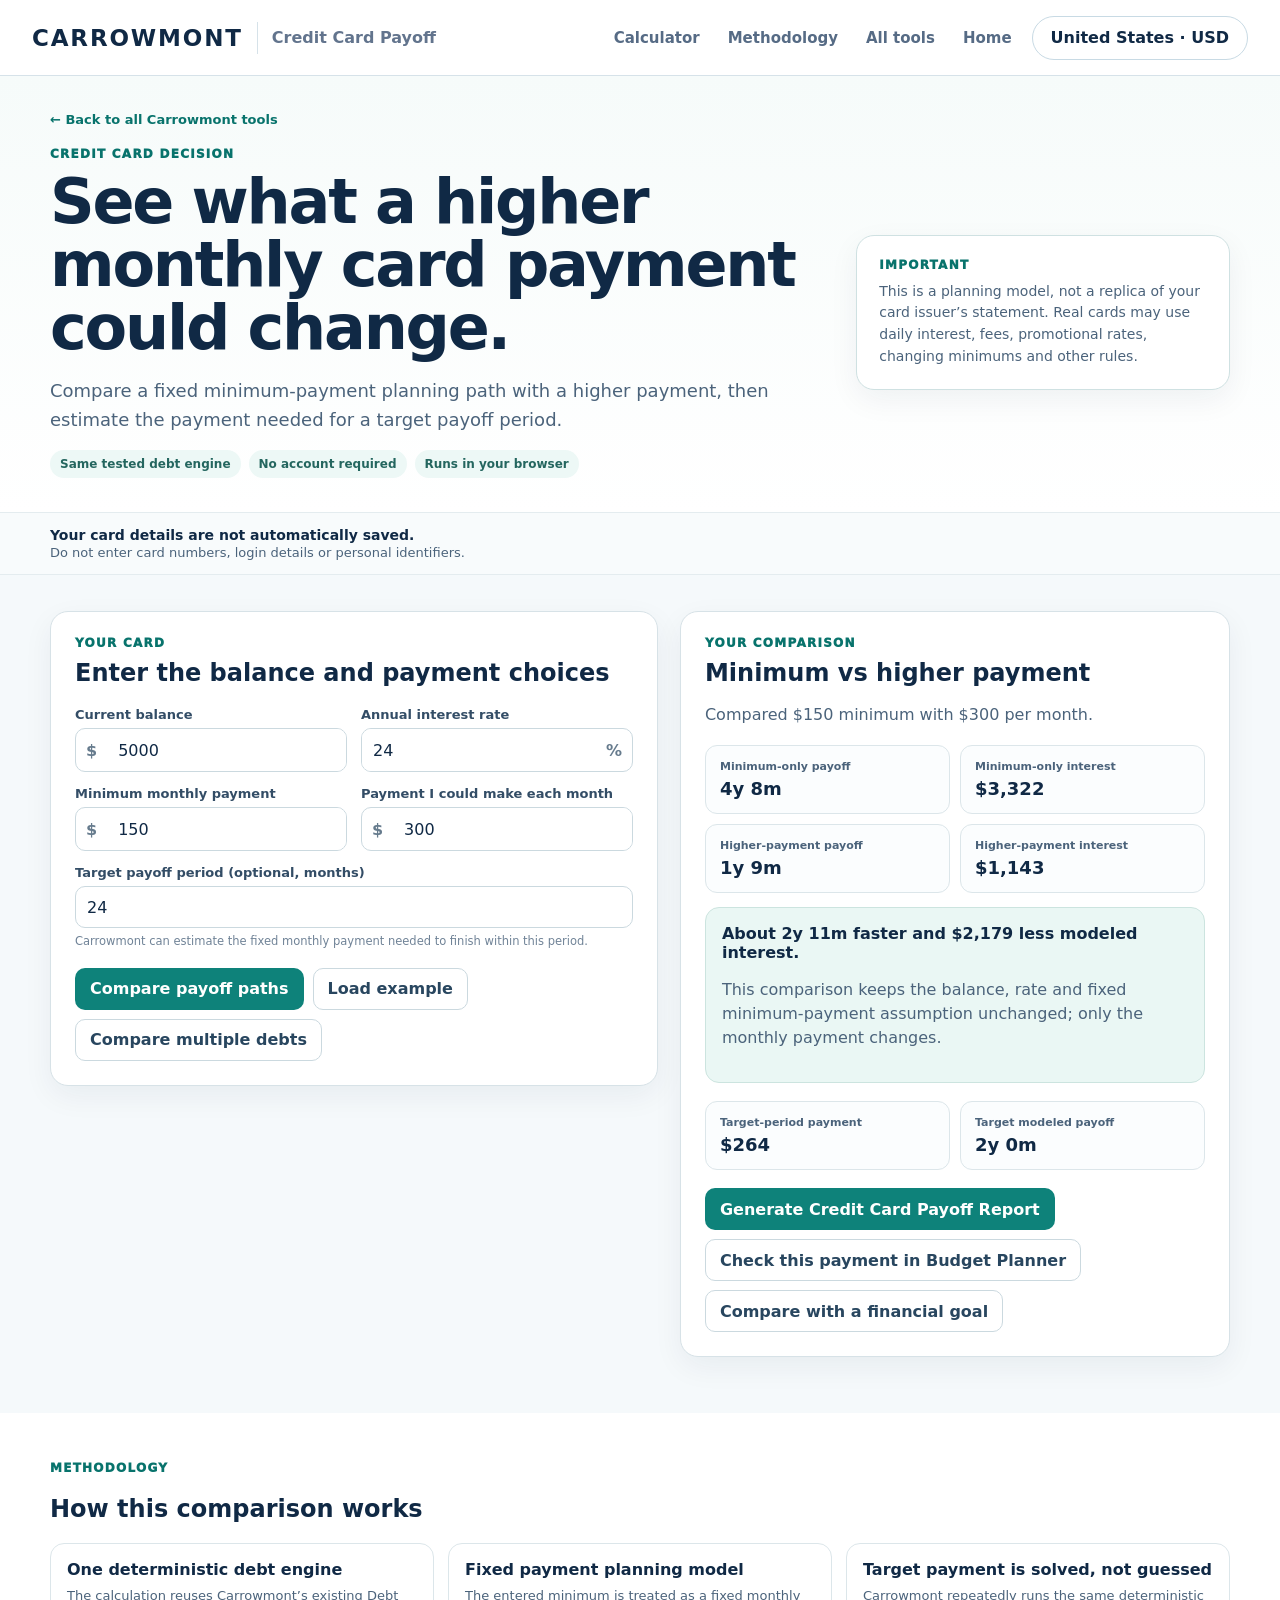
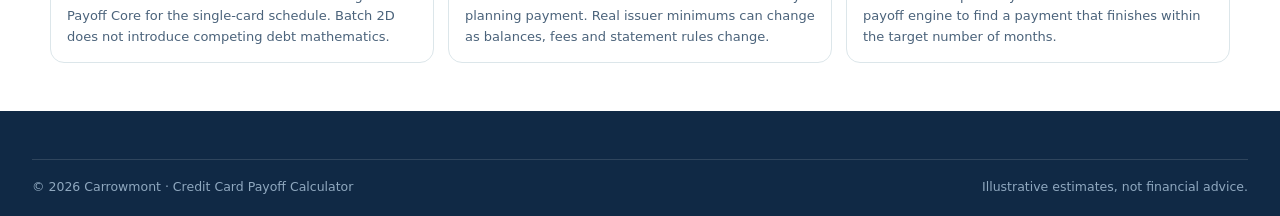
==== credit-card-payoff-calculator.html @ 2ab61e21 "feat: add credit card payoff comparison tool" ====
<!doctype html><html lang="en"><head><meta charset="utf-8"><meta name="viewport" content="width=device-width,initial-scale=1"><title>Credit Card Payoff Calculator | Compare Minimum vs Higher Payment | Carrowmont</title><meta name="description" content="Compare a modeled minimum-payment path with a higher fixed monthly credit-card payment, see estimated interest and time saved, and solve for a target payoff period."><meta name="robots" content="index,follow"><link rel="canonical" href="https://carrowmont.com/budget-cash-flow-planner/credit-card-payoff-calculator.html"><link rel="icon" href="/favicon.svg" type="image/svg+xml"><meta name="theme-color" content="#0e827a"><link rel="stylesheet" href="styles.css?v=20261002.ss2"><link rel="stylesheet" href="credit-card-payoff-calculator.css?v=20261108.fre2d"><script type="application/ld+json">{"@context":"https://schema.org","@type":"WebApplication","name":"Carrowmont Credit Card Payoff Calculator","url":"https://carrowmont.com/budget-cash-flow-planner/credit-card-payoff-calculator.html","applicationCategory":"FinanceApplication","operatingSystem":"Any","description":"Compare a fixed minimum-payment planning path with a higher fixed monthly credit-card payment and target payoff period."}</script></head><body>
<header class="site-header"><div class="container header-inner"><div class="brand-cluster"><a class="brand" href="/">CARROWMONT</a><span class="brand-divider"></span><span class="product-label">Credit Card Payoff</span></div><div class="header-actions"><nav class="top-nav"><a href="#calculator">Calculator</a><a href="#methodology">Methodology</a><a href="/tools.html">All tools</a><a href="/">Home</a></nav><details class="locale-menu" id="localeMenu"><summary id="localeSummary"><span id="localeCurrent">India · INR</span></summary><div class="locale-popover"><h3>Country &amp; currency</h3><label>Country / region<select id="regionSelect"></select></label><label>Currency<select id="currencySelect"></select></label><div class="locale-note">Changing currency changes the unit and number format. It does not convert entered amounts.</div><button class="btn btn-primary btn-small" id="localeDone" type="button">Done</button></div></details></div></div></header>
<main><section class="intro"><div class="container tool-breadcrumb"><a href="/tools.html">← Back to all Carrowmont tools</a></div><div class="container intro-grid"><div><div class="eyebrow">CREDIT CARD DECISION</div><h1>See what a higher monthly card payment could change.</h1><p class="lede">Compare a fixed minimum-payment planning path with a higher payment, then estimate the payment needed for a target payoff period.</p><div class="chips"><span>Same tested debt engine</span><span>No account required</span><span>Runs in your browser</span></div></div><aside class="intro-card"><div class="eyebrow">IMPORTANT</div><p>This is a planning model, not a replica of your card issuer’s statement. Real cards may use daily interest, fees, promotional rates, changing minimums and other rules.</p></aside></div></section>
<section class="privacy-strip"><div class="container privacy-inner"><div><strong>Your card details are not automatically saved.</strong><span>Do not enter card numbers, login details or personal identifiers.</span></div></div></section>
<section class="cc-shell" id="calculator"><div class="container cc-grid"><section class="cc-card"><div class="eyebrow">YOUR CARD</div><h2>Enter the balance and payment choices</h2><div class="cc-fields"><label class="field"><span>Current balance</span><div class="money-input"><span class="currency-prefix">₹</span><input id="balance" type="number" min="0" step="100" value="5000"></div></label><label class="field"><span>Annual interest rate</span><div class="input-suffix"><input id="apr" type="number" min="0" step="0.01" value="24"><span>%</span></div></label><label class="field"><span>Minimum monthly payment</span><div class="money-input"><span class="currency-prefix">₹</span><input id="minimum" type="number" min="0" step="10" value="150"></div></label><label class="field"><span>Payment I could make each month</span><div class="money-input"><span class="currency-prefix">₹</span><input id="planned" type="number" min="0" step="10" value="300"></div></label><label class="field wide"><span>Target payoff period (optional, months)</span><input id="targetMonths" type="number" min="1" max="600" step="1" value="24"><small>Carrowmont can estimate the fixed monthly payment needed to finish within this period.</small></label></div><div id="warning" class="cc-warning" hidden></div><div class="cc-actions"><button class="btn btn-primary" id="calculateBtn" type="button">Compare payoff paths</button><button class="btn btn-secondary" id="exampleBtn" type="button">Load example</button><a class="btn btn-secondary" href="/budget-cash-flow-planner/debt-payoff-calculator.html">Compare multiple debts</a></div></section><aside class="cc-card"><div class="eyebrow">YOUR COMPARISON</div><h2>Minimum vs higher payment</h2><p id="lead">Enter your numbers and calculate.</p><div class="cc-results"><div><span>Minimum-only payoff</span><strong id="minimumMonths">—</strong></div><div><span>Minimum-only interest</span><strong id="minimumInterest">—</strong></div><div><span>Higher-payment payoff</span><strong id="plannedMonths">—</strong></div><div><span>Higher-payment interest</span><strong id="plannedInterest">—</strong></div></div><div class="cc-highlight"><strong id="savedHeadline">Your modeled saving will appear here.</strong><p id="savedText"></p></div><div class="cc-results"><div><span>Target-period payment</span><strong id="targetPayment">—</strong></div><div><span>Target modeled payoff</span><strong id="targetResult">—</strong></div></div><div class="cc-actions"><button class="btn btn-primary" id="reportBtn" type="button">Generate Credit Card Payoff Report</button><a class="btn btn-secondary" href="/budget-cash-flow-planner/">Check this payment in Budget Planner</a><a class="btn btn-secondary" href="/goal-planner/">Compare with a financial goal</a></div></aside></div></section>
<section class="cc-method" id="methodology"><div class="container"><div class="eyebrow">METHODOLOGY</div><h2>How this comparison works</h2><div class="cc-method-grid"><div><strong>One deterministic debt engine</strong><span>The calculation reuses Carrowmont’s existing Debt Payoff Core for the single-card schedule. Batch 2D does not introduce competing debt mathematics.</span></div><div><strong>Fixed payment planning model</strong><span>The entered minimum is treated as a fixed monthly planning payment. Real issuer minimums can change as balances, fees and statement rules change.</span></div><div><strong>Target payment is solved, not guessed</strong><span>Carrowmont repeatedly runs the same deterministic payoff engine to find a payment that finishes within the target number of months.</span></div></div></div></section></main>
<footer class="site-footer"><div class="container footer-bottom"><span>© 2026 Carrowmont · Credit Card Payoff Calculator</span><span>Illustrative estimates, not financial advice.</span></div></footer>
<script src="locale.js?v=20261001.1"></script><script src="pdf-export.js?v=20261001.1"></script><script src="shared-plan-state.js" data-carrowmont-tool="budget-cash-flow-planner"></script><script src="debt-payoff-core.js?v=20261014.debt1"></script><script src="credit-card-payoff-core.js?v=20261108.fre2d"></script><script src="credit-card-payoff-pdf-renderer.js?v=20261108.fre2d"></script><script src="credit-card-payoff-calculator.js?v=20261108.fre2d"></script><script src="analytics.js?v=20261031-cfwa1" data-carrowmont-tool="credit_card_payoff_calculator" data-track-tool-open="true"></script></body></html>
---- styles.css ----
:root{--ink:#102945;--navy:#123f5f;--teal:#0e827a;--teal-dark:#08736c;--muted:#4b637b;--line:#d7e2e7;--bg:#f5f9fb;--pale:#e9f7f4;--amber:#fff4df;--amber-ink:#80561a;--red:#a83b3b;--red-bg:#fff0f0;--green:#14785f;--shadow:0 10px 30px rgba(16,41,69,.06);font-family:Inter,ui-sans-serif,system-ui,-apple-system,BlinkMacSystemFont,"Segoe UI",sans-serif;color:var(--ink)}*{box-sizing:border-box}html{scroll-behavior:smooth}body{margin:0;background:#fff;color:var(--ink)}a{color:inherit}button,input,select{font:inherit}.container{width:min(1180px,calc(100% - 40px));margin:0 auto}.site-header{position:sticky;top:0;z-index:30;background:rgba(255,255,255,.96);backdrop-filter:blur(14px);border-bottom:1px solid #e7eef2}.header-inner{min-height:74px;display:flex;align-items:center;justify-content:space-between;gap:24px}.brand-cluster{display:flex;align-items:center;gap:13px;min-width:0}.brand{font-weight:950;letter-spacing:1.4px;color:var(--teal-dark);text-decoration:none;font-size:20px}.brand-divider{width:1px;height:27px;background:#cbd8de}.product-label{font-size:15px;font-weight:800;color:#3f566c;white-space:nowrap}.header-actions{display:flex;align-items:center;gap:18px}.top-nav{display:flex;gap:19px}.top-nav a{text-decoration:none;font-size:13px;font-weight:800;color:#385169}.top-nav a:hover{color:var(--teal-dark)}.locale-menu{position:relative}.locale-menu summary{list-style:none;display:flex;align-items:center;gap:8px;padding:9px 11px;border:1px solid var(--line);border-radius:12px;cursor:pointer;font-size:13px;font-weight:800;background:#fff}.locale-menu summary::-webkit-details-marker{display:none}.locale-globe,.locale-chevron{display:grid;place-items:center}.locale-globe svg{width:18px;height:18px;fill:none;stroke:currentColor;stroke-width:1.8}.locale-chevron svg{width:14px;height:14px;fill:none;stroke:currentColor;stroke-width:2}.locale-popover{position:absolute;right:0;top:48px;width:310px;background:#fff;border:1px solid var(--line);border-radius:15px;padding:18px;box-shadow:0 18px 45px rgba(16,41,69,.16)}.locale-popover h3{margin:0 0 5px}.locale-popover p{margin:0 0 14px;color:var(--muted);font-size:13px}.locale-popover label{display:grid;gap:6px;margin:11px 0;font-size:13px;font-weight:800}.locale-popover select{width:100%}.locale-note{font-size:12px;line-height:1.45;color:var(--muted);background:#f5f9fb;border-radius:10px;padding:10px;margin-bottom:12px}.intro{padding:36px 0 34px;background:linear-gradient(180deg,#f6fbfa,#fff)}.tool-breadcrumb{font-size:13px;margin-bottom:20px}.tool-breadcrumb a{text-decoration:none;color:var(--teal-dark);font-weight:850}.intro-grid{display:grid;grid-template-columns:minmax(0,1.35fr) minmax(320px,.65fr);gap:30px;align-items:center}.eyebrow{font-size:12px;font-weight:950;letter-spacing:1.25px;color:var(--teal-dark);margin-bottom:9px}.intro h1{font-size:clamp(40px,5vw,62px);line-height:1.02;letter-spacing:-2.2px;margin:0;max-width:880px}.lede{font-size:18px;line-height:1.62;color:var(--muted);max-width:850px;margin:16px 0}.chips{display:flex;flex-wrap:wrap;gap:8px}.chips span{padding:7px 10px;border-radius:999px;background:#edf8f6;color:#24665f;font-size:12px;font-weight:800}.intro-card{border:1px solid #cfe1e2;background:#fff;border-radius:18px;padding:22px;box-shadow:var(--shadow)}.mini-flow{display:flex;align-items:center;justify-content:space-between;gap:6px;flex-wrap:wrap;margin:10px 0 12px}.mini-flow strong{font-size:14px}.mini-flow span{color:var(--teal);font-weight:900}.intro-card p{font-size:14px;line-height:1.55;color:var(--muted);margin:0}.privacy-strip{border-top:1px solid #e4ecef;border-bottom:1px solid #e4ecef;background:#f8fbfc}.privacy-inner{display:flex;gap:13px;align-items:center;padding:14px 0}.privacy-icon{width:38px;height:38px;border-radius:12px;display:grid;place-items:center;background:#e8f7f3;color:var(--teal-dark);flex:0 0 auto}.privacy-icon svg{width:22px;height:22px;fill:none;stroke:currentColor;stroke-width:1.7}.privacy-inner strong{display:block;font-size:14px}.privacy-inner span{display:block;color:var(--muted);font-size:13px;margin-top:2px}.planner-shell{padding:34px 0 54px;background:var(--bg)}.planner-layout{display:grid;grid-template-columns:minmax(0,1.65fr) minmax(330px,.75fr);gap:22px;align-items:start}.planner-card,.summary-card,.history-card{background:#fff;border:1px solid var(--line);border-radius:18px;box-shadow:var(--shadow)}.planner-card{padding:24px}.section-head{display:flex;justify-content:space-between;gap:18px;align-items:flex-start}.section-head h2{font-size:28px;margin:0}.section-actions{display:flex;gap:14px}.text-btn{border:0;background:none;color:var(--teal-dark);font-weight:850;cursor:pointer;padding:4px}.danger-text{color:#9b4343}.view-toggle{display:inline-flex;margin:21px 0 18px;background:#edf4f6;padding:4px;border-radius:12px}.view-btn{border:0;background:transparent;color:#53697d;font-weight:850;padding:9px 14px;border-radius:9px;cursor:pointer}.view-btn.active{background:#fff;color:var(--ink);box-shadow:0 2px 8px rgba(16,41,69,.08)}.plan-meta-grid{display:grid;grid-template-columns:repeat(2,minmax(0,1fr));gap:14px;padding:16px;border:1px solid #e0e9ed;background:#fbfdfe;border-radius:14px}.field{display:grid;gap:6px}.field>span{font-size:13px;font-weight:850;color:#334d66}.field small{color:#708397;font-size:11.5px;line-height:1.35}.field input,.field select{width:100%;min-height:42px;border:1px solid #cbd9df;border-radius:10px;padding:9px 11px;background:#fff;color:var(--ink);outline:none}.field input:focus,.field select:focus{border-color:#66b8ae;box-shadow:0 0 0 3px rgba(14,130,122,.09)}.money-input,.input-suffix{display:grid;grid-template-columns:auto 1fr;align-items:center;border:1px solid #cbd9df;border-radius:10px;background:#fff;overflow:hidden}.money-input:focus-within,.input-suffix:focus-within{border-color:#66b8ae;box-shadow:0 0 0 3px rgba(14,130,122,.09)}.money-input span,.input-suffix span{padding:0 10px;color:#667b8d;font-weight:800}.money-input input,.input-suffix input{border:0;border-radius:0;box-shadow:none!important}.input-suffix{grid-template-columns:1fr auto}.entry-section{padding-top:24px;margin-top:24px;border-top:1px solid #e3ebee}.entry-heading{display:flex;justify-content:space-between;align-items:center;gap:16px;margin-bottom:12px}.entry-heading>div{display:grid;grid-template-columns:auto 1fr;column-gap:10px;align-items:start}.entry-heading h3{grid-column:2;margin:1px 0 3px;font-size:19px}.entry-heading p{grid-column:2;margin:0;color:var(--muted);font-size:12.5px;line-height:1.45}.entry-badge{grid-row:1/3;display:grid;place-items:center;width:30px;height:30px;border-radius:9px;font-size:13px;font-weight:950}.entry-badge.income{background:#e8f7f3;color:#08756d}.entry-badge.essential{background:#edf2f9;color:#34577a}.entry-badge.flexible{background:#fff2dd;color:#8a5b19}.entry-badge.saving{background:#eceafa;color:#5e52a3}.entry-badge.reserve{background:#eef6ea;color:#4d7d38}.btn{min-height:42px;border-radius:10px;border:1px solid transparent;padding:9px 14px;font-weight:900;cursor:pointer;display:inline-flex;align-items:center;justify-content:center;text-decoration:none}.btn-primary{background:var(--teal);color:#fff}.btn-primary:hover{background:#0b746e}.btn-secondary{background:#fff;border-color:#cbd9df;color:#28465f}.btn-secondary:hover{background:#f7fafb}.btn-small{min-height:36px;padding:7px 11px;font-size:12.5px}.entry-table{display:grid;gap:8px}.entry-row{display:grid;grid-template-columns:minmax(150px,1.4fr) minmax(120px,.8fr) minmax(135px,.8fr) minmax(135px,.9fr) auto;gap:8px;align-items:end;padding:10px;border:1px solid #e0e8ec;border-radius:12px;background:#fff}.entry-row.income-row{grid-template-columns:minmax(170px,1.6fr) minmax(130px,.9fr) minmax(145px,.9fr) auto}.entry-row .mini-field{display:grid;gap:5px;min-width:0}.entry-row .mini-field span{font-size:10.5px;font-weight:850;color:#6a7d8f}.entry-row input,.entry-row select{min-height:38px;width:100%;border:1px solid #cfdae0;border-radius:9px;padding:8px 9px;background:#fff}.entry-row .money-cell{position:relative}.entry-row .money-cell .row-currency{position:absolute;left:9px;bottom:10px;color:#75899a;font-weight:800;font-size:12px;pointer-events:none}.entry-row .money-cell input{padding-left:29px}.row-actions{display:flex;gap:4px}.icon-btn{width:36px;height:36px;border:1px solid #d5e0e5;background:#fff;border-radius:9px;color:#567084;cursor:pointer}.icon-btn:hover{background:#f4f8f9}.row-options{grid-column:1/-1;display:flex;flex-wrap:wrap;gap:12px;border-top:1px dashed #e0e8ec;padding-top:8px;margin-top:2px}.row-options label{display:flex;align-items:center;gap:6px;font-size:11.5px;color:#526a7f}.row-options input[type=checkbox]{width:15px;height:15px;min-height:0}.row-options .due-wrap{margin-left:auto;display:flex;align-items:center;gap:6px}.row-options .due-wrap input{min-height:31px;width:135px;padding:5px 7px}.row-reserve-note{font-size:11px;color:#6a7d8f;margin-left:auto}.empty-row{padding:18px;border:1px dashed #cfdde3;border-radius:12px;color:#6b7e8f;text-align:center;font-size:13px}.fields{display:grid;grid-template-columns:repeat(2,minmax(0,1fr));gap:14px}.fields.three{grid-template-columns:repeat(3,minmax(0,1fr))}.emergency-section{border-top-color:#dce8d7}.month-note-grid{display:grid;grid-template-columns:1.1fr .9fr;gap:14px;margin-top:22px;padding-top:22px;border-top:1px solid #e3ebee}.check-card{display:flex;gap:10px;align-items:flex-start;border:1px solid #dce5e8;border-radius:12px;padding:11px;background:#fbfdfe}.check-card input{margin-top:3px}.check-card strong{display:block;font-size:12.5px}.check-card small{display:block;font-size:11.5px;color:var(--muted);line-height:1.35;margin-top:3px}.save-row{display:flex;align-items:center;gap:13px;margin-top:18px}.save-status{font-size:12px;color:var(--green);font-weight:800}.summary-column{display:grid;gap:16px}.sticky-summary{position:static}.report-actions-card{scroll-margin-top:104px}.summary-card{padding:20px}.cashflow-hero{border-radius:15px;background:linear-gradient(135deg,#123f5f,#0e827a);color:#fff;padding:18px;margin:8px 0 14px}.cashflow-hero span{font-size:12px;font-weight:800;opacity:.85}.cashflow-hero strong{display:block;font-size:34px;line-height:1.1;margin:4px 0}.cashflow-hero small{font-size:11px;opacity:.82}.cashflow-hero.negative{background:linear-gradient(135deg,#7b3030,#b14a4a)}.summary-grid{display:grid;grid-template-columns:repeat(2,minmax(0,1fr));gap:8px}.summary-grid>div,.paycycle-summary>div{border:1px solid #e0e8ec;border-radius:10px;padding:10px}.summary-grid span,.paycycle-summary span{display:block;font-size:10.5px;color:#667b8d}.summary-grid strong,.paycycle-summary strong{display:block;font-size:15px;margin-top:4px}.safe-spend-grid{display:grid;grid-template-columns:repeat(2,minmax(0,1fr));gap:8px;margin-top:8px}.safe-spend-grid>div{background:#f2faf8;border-radius:10px;padding:10px}.safe-spend-grid span{font-size:10.5px;color:#4f746e}.safe-spend-grid strong{display:block;font-size:16px;margin:3px 0}.safe-spend-grid small{font-size:9.5px;color:#6e847f}.paycycle-card h3{margin:2px 0 12px}.paycycle-summary{display:grid;gap:8px}.upcoming-bills{margin-top:14px;padding-top:13px;border-top:1px solid #e2eaed}.upcoming-bills h4{margin:0 0 9px;font-size:13px}.bill-line{display:flex;justify-content:space-between;gap:10px;padding:7px 0;border-bottom:1px dashed #e1e8eb;font-size:11.5px}.bill-line span{color:#526a7f}.bill-line strong{white-space:nowrap}.cash-available-line{display:flex;justify-content:space-between;margin-top:10px;font-size:12px;font-weight:900}.coverage-ring-wrap{display:grid;grid-template-columns:105px 1fr;gap:14px;align-items:center}.coverage-ring{width:96px;height:96px;border-radius:50%;display:grid;place-items:center;background:conic-gradient(var(--teal) var(--ring,0%),#e6eef1 0)}.coverage-ring:before{content:"";position:absolute}.coverage-ring>div{width:72px;height:72px;border-radius:50%;background:#fff;display:grid;place-items:center;align-content:center}.coverage-ring strong{font-size:21px}.coverage-ring span{font-size:9.5px;color:var(--muted)}.coverage-ring-wrap h3{font-size:15px;margin:0 0 5px}.coverage-ring-wrap p{font-size:11.5px;color:var(--muted);line-height:1.45;margin:0}.report-actions-card .full{width:100%;margin-top:7px}.two-buttons{display:grid;grid-template-columns:1fr 1fr;gap:7px;margin-top:7px}.file-btn{position:relative;overflow:hidden}.file-btn input{position:absolute;opacity:0;inset:0;cursor:pointer}.insights-section{padding:52px 0;background:#fff}.section-heading-row{display:flex;justify-content:space-between;align-items:end;gap:20px;margin-bottom:20px}.section-heading-row h2{font-size:34px;margin:0 0 6px;letter-spacing:-.7px}.section-heading-row p{margin:0;color:var(--muted);max-width:850px}.insight-grid{display:grid;grid-template-columns:repeat(3,minmax(0,1fr));gap:14px}.insight-card{border:1px solid var(--line);border-radius:15px;padding:17px;background:#fff}.insight-card .insight-kicker{font-size:10px;font-weight:950;letter-spacing:1px;color:var(--teal-dark)}.insight-card h3{font-size:16px;margin:7px 0}.insight-card p{font-size:12.5px;line-height:1.55;color:var(--muted);margin:0}.insight-card.warning{background:#fffaf0;border-color:#efd9ab}.insight-card.critical{background:#fff4f4;border-color:#edc4c4}.insight-card.positive{background:#f3fbf8;border-color:#cfe7df}.history-section{padding:50px 0;background:#f5f9fb}.history-actions{display:flex;gap:8px}.history-actions select{min-height:38px;border:1px solid #cbd9df;border-radius:10px;padding:7px 10px;background:#fff}.history-grid{display:grid;grid-template-columns:.85fr 1.15fr;gap:15px}.history-card{padding:18px}.history-card h3{margin:0 0 14px}.trend-chart{min-height:280px;display:flex;align-items:flex-end;gap:12px;padding:18px 10px 8px;border-top:1px solid #edf1f3}.trend-column{flex:1;display:grid;grid-template-rows:1fr auto;gap:8px;min-width:0}.trend-bars{height:210px;display:flex;align-items:flex-end;justify-content:center;gap:4px;border-bottom:1px solid #dfe7ea}.trend-bar{width:min(18px,22%);border-radius:5px 5px 0 0;min-height:2px}.trend-bar.income{background:#6db5aa}.trend-bar.spending{background:#d7a35a}.trend-bar.remaining{background:#587fa0}.trend-label{font-size:10px;text-align:center;color:#657a8c;white-space:nowrap;overflow:hidden;text-overflow:ellipsis}.trend-legend{display:flex;gap:12px;flex-wrap:wrap;margin-top:10px;font-size:10.5px;color:#667b8d}.trend-legend i{display:inline-block;width:9px;height:9px;border-radius:3px;margin-right:4px}.history-table-wrap{overflow:auto}.history-table{border-collapse:collapse;width:100%;min-width:640px}.history-table th,.history-table td{text-align:right;padding:9px 8px;border-bottom:1px solid #e5ecef;font-size:11.5px}.history-table th:first-child,.history-table td:first-child{text-align:left}.history-table th{color:#607487;font-size:10.5px}.history-table .exceptional-month{opacity:.62}.history-table .month-note{display:block;font-size:9.5px;color:#7b8d9b;margin-top:2px}.history-delete{border:0;background:none;color:#9a4d4d;cursor:pointer}.methodology-section{padding:50px 0;background:#fff}.methodology-grid{display:grid;grid-template-columns:.9fr 1.1fr;gap:40px}.methodology-grid h2{font-size:34px;margin:0 0 10px}.methodology-grid p{color:var(--muted);line-height:1.6}.methodology-list{display:grid;gap:10px}.methodology-list div{border:1px solid var(--line);border-radius:12px;padding:13px;background:#fbfdfe}.methodology-list strong{display:block;font-size:13px}.methodology-list span{display:block;color:var(--muted);font-size:12px;line-height:1.45;margin-top:3px}.continue-section{padding:0 0 54px;background:#fff}.continue-card{display:grid;grid-template-columns:1.2fr .8fr;gap:24px;padding:25px;border:1px solid #cfe1df;background:#f2faf8;border-radius:18px}.continue-card h2{margin:0 0 8px}.continue-card p{margin:0;color:var(--muted);line-height:1.55}.continue-links{display:grid;gap:7px;align-content:center}.continue-links a{background:#fff;border:1px solid #d6e6e3;border-radius:10px;padding:10px 12px;text-decoration:none;font-weight:850;color:var(--teal-dark)}.site-footer{background:#102945;color:#dce7ef;padding:42px 0 20px}.footer-grid{display:grid;grid-template-columns:1.5fr repeat(3,1fr);gap:28px}.footer-brand strong{font-size:20px;letter-spacing:1.5px}.footer-brand p{font-size:12px;line-height:1.55;color:#b8c8d5;max-width:330px}.footer-col{display:grid;align-content:start;gap:7px}.footer-col strong{font-size:12px;color:#fff;margin-bottom:3px}.footer-col a{font-size:11.5px;text-decoration:none;color:#c4d2dc}.footer-bottom{display:flex;justify-content:space-between;gap:20px;border-top:1px solid rgba(255,255,255,.14);padding-top:17px;margin-top:26px;font-size:10.5px;color:#aebfcb}.toast{position:fixed;left:50%;bottom:24px;transform:translate(-50%,20px);opacity:0;pointer-events:none;background:#102945;color:#fff;border-radius:10px;padding:10px 14px;font-size:12px;font-weight:800;transition:.2s;z-index:100}.toast.show{opacity:1;transform:translate(-50%,0)}.hidden{display:none!important}
@media(max-width:1040px){.top-nav{display:none}.planner-layout{grid-template-columns:1fr}.summary-column{grid-template-columns:repeat(2,minmax(0,1fr))}.sticky-summary{position:static}.report-actions-card{grid-column:1/-1}.insight-grid{grid-template-columns:1fr 1fr}.history-grid{grid-template-columns:1fr}.fields.three{grid-template-columns:1fr 1fr}.entry-row{grid-template-columns:minmax(140px,1.3fr) minmax(110px,.8fr) minmax(120px,.8fr) auto}.entry-row .mini-field:nth-child(4){grid-column:1/3}.intro-grid{grid-template-columns:1fr}.intro-card{max-width:none}.continue-card{grid-template-columns:1fr}.methodology-grid{grid-template-columns:1fr}.footer-grid{grid-template-columns:1.3fr 1fr 1fr}.footer-col:last-child{grid-column:2}}
@media(max-width:720px){.container{width:calc(100% - 26px)}.header-inner{min-height:68px}.brand-divider,.product-label{display:none}.locale-popover{position:fixed;left:13px;right:13px;top:76px;width:auto}.intro{padding-top:26px}.intro h1{font-size:39px;letter-spacing:-1.5px}.lede{font-size:16px}.privacy-inner{align-items:flex-start}.planner-card{padding:17px}.section-head{display:grid}.section-actions{justify-content:flex-start}.plan-meta-grid,.fields,.fields.three,.month-note-grid{grid-template-columns:1fr}.entry-heading{align-items:flex-start;display:grid}.entry-heading .add-row{justify-self:start}.entry-row,.entry-row.income-row{grid-template-columns:1fr 1fr}.entry-row .mini-field:first-child{grid-column:1/-1}.entry-row .row-actions{grid-column:2;justify-self:end}.entry-row .mini-field:nth-last-of-type(1){grid-column:auto}.row-options{display:grid;grid-template-columns:1fr}.row-options .due-wrap,.row-reserve-note{margin-left:0}.summary-column{grid-template-columns:1fr}.summary-grid,.safe-spend-grid{grid-template-columns:1fr 1fr}.insight-grid{grid-template-columns:1fr}.section-heading-row{align-items:flex-start;display:grid}.history-actions{justify-content:flex-start}.trend-chart{gap:6px;padding-left:0;padding-right:0}.methodology-grid h2,.section-heading-row h2{font-size:29px}.continue-card{padding:18px}.footer-grid{grid-template-columns:1fr}.footer-col:last-child{grid-column:auto}.footer-bottom{flex-direction:column}.two-buttons{grid-template-columns:1fr}.coverage-ring-wrap{grid-template-columns:92px 1fr}.coverage-ring{width:84px;height:84px}.coverage-ring>div{width:64px;height:64px}}
.history-grid>*{min-width:0}.history-card{min-width:0}.history-table-wrap{max-width:100%}
.report-status{display:block;min-height:17px;margin:6px 2px 0}


/* ===== Carrowmont shared footer standard - 2026-09-27 ===== */
.site-footer{background:#102945!important;color:#dce7f0!important;padding:48px 0 20px!important}
.site-footer .footer-grid{display:grid!important;grid-template-columns:1.65fr repeat(3,minmax(0,1fr))!important;gap:38px!important;align-items:start!important}
.site-footer .footer-brand-block{display:block!important}
.site-footer .footer-wordmark{display:block!important;color:#fff!important;text-decoration:none!important;font-size:18px!important;line-height:1.2!important;font-weight:900!important;letter-spacing:.09em!important}
.site-footer .footer-product-name{display:block!important;margin-top:10px!important;color:#fff!important;font-size:15px!important;line-height:1.35!important;font-weight:850!important}
.site-footer .footer-brand-block p{max-width:470px!important;margin:10px 0 0!important;color:#b7cadb!important;font-size:14px!important;line-height:1.55!important;font-weight:400!important;letter-spacing:0!important}
.site-footer .footer-small{display:block!important;margin-top:11px!important;color:#8fa8bf!important;font-size:12px!important;line-height:1.4!important}
.site-footer .footer-col{display:flex!important;flex-direction:column!important;align-content:start!important;gap:9px!important}
.site-footer .footer-col strong{margin:0 0 2px!important;color:#fff!important;font-size:14px!important;line-height:1.35!important;font-weight:850!important}
.site-footer .footer-col a{color:#c7d5e3!important;text-decoration:none!important;font-size:13.5px!important;line-height:1.35!important}
.site-footer .footer-col a:hover,.site-footer .footer-wordmark:hover{color:#fff!important}
.site-footer .footer-bottom{border-top:1px solid rgba(255,255,255,.13)!important;margin-top:34px!important;padding-top:18px!important;display:flex!important;justify-content:space-between!important;gap:20px!important;color:#8fa8bf!important;font-size:12.5px!important;line-height:1.4!important}
@media(max-width:980px){.site-footer .footer-grid{grid-template-columns:repeat(2,minmax(0,1fr))!important}.site-footer .footer-brand-block{grid-column:1/-1!important}}
@media(max-width:700px){.site-footer{padding-top:38px!important}.site-footer .footer-grid{grid-template-columns:1fr!important;gap:26px!important}.site-footer .footer-brand-block{grid-column:auto!important}.site-footer .footer-bottom{flex-direction:column!important;gap:6px!important}}


/* Carrowmont shared tool-header standard - 2026-10-01 */
.site-header{height:76px!important;border-bottom:1px solid #d6e2e9!important;background:#fff!important;backdrop-filter:none!important;position:sticky!important;top:0!important;z-index:30!important}
.site-header .container{width:min(1480px,calc(100% - 64px))!important;margin:auto!important}
.site-header .header-inner{height:100%!important;min-height:0!important;display:flex!important;align-items:center!important;justify-content:space-between!important;gap:24px!important}
.site-header .brand-cluster{display:flex!important;align-items:center!important;gap:14px!important;min-width:0!important}
.site-header .brand{font-weight:900!important;letter-spacing:.08em!important;text-decoration:none!important;color:#102945!important;font-size:23px!important}
.site-header .brand-divider{height:32px!important;width:1px!important;background:#d6e2e9!important}
.site-header .product-label{font-size:16px!important;font-weight:700!important;color:#62748d!important;white-space:nowrap!important}
.site-header .header-actions{display:flex!important;align-items:center!important;gap:20px!important}
.site-header .top-nav{display:flex!important;gap:28px!important}
.site-header .top-nav a{color:#566b85!important;text-decoration:none!important;font-weight:700!important;font-size:15px!important}
.site-header .top-nav a:hover{color:#08756d!important}
.site-header .locale-menu{position:relative!important}
.site-header .locale-menu summary{appearance:none!important;-webkit-appearance:none!important;list-style:none!important;border:1px solid #c8dae4!important;border-radius:999px!important;padding:12px 18px!important;min-width:170px!important;display:flex!important;justify-content:center!important;align-items:center!important;gap:9px!important;font-size:16px!important;line-height:1!important;font-weight:800!important;cursor:pointer!important;background:#fff!important}
.site-header .locale-menu summary::marker{content:""!important}
.site-header .locale-menu summary::-webkit-details-marker{display:none!important}
.site-header .locale-globe,.site-header .locale-chevron{display:inline-flex!important;align-items:center!important;justify-content:center!important;line-height:0!important}
.site-header .locale-globe{width:18px!important;height:18px!important;flex:0 0 18px!important}
.site-header .locale-globe svg{width:18px!important;height:18px!important;display:block!important;fill:none!important;stroke:currentColor!important;stroke-width:1.8!important;stroke-linecap:round!important;stroke-linejoin:round!important}
.site-header .locale-chevron{width:14px!important;height:14px!important;flex:0 0 14px!important;font-size:0!important}
.site-header .locale-chevron svg{width:14px!important;height:14px!important;display:block!important;fill:none!important;stroke:currentColor!important;stroke-width:2.1!important;stroke-linecap:round!important;stroke-linejoin:round!important}
.site-header .locale-popover{position:absolute!important;right:0!important;left:auto!important;top:54px!important;width:360px!important;padding:22px!important;background:#fff!important;border:1px solid #d6e2e9!important;border-radius:18px!important;box-shadow:0 20px 50px rgba(16,41,69,.15)!important;z-index:50!important}
.site-header .locale-popover h3{margin:0 0 4px!important;color:#102945!important;font-size:1.17em!important}
.site-header .locale-popover p{margin:0 0 16px!important;color:#5d7694!important;line-height:1.45!important;font-size:16px!important}
.site-header .locale-popover label{display:block!important;font-size:16px!important;font-weight:800!important;margin:12px 0 0!important;color:#102945!important}
.site-header .locale-popover select{display:block!important;width:100%!important;margin-top:7px!important;padding:11px!important;border:1px solid #c8d9e3!important;border-radius:10px!important;background:#fff!important;color:#102945!important;min-height:0!important;outline:none!important}
.site-header .locale-popover select:focus{border-color:#66b8ae!important;box-shadow:0 0 0 3px rgba(14,139,128,.12)!important}
.site-header .locale-note{margin:14px 0 0!important;padding:0!important;background:transparent!important;border-radius:0!important;color:#5d7694!important;line-height:1.45!important;font-size:13px!important}
.site-header .locale-popover .btn-small{margin-top:16px!important;min-height:auto!important;padding:10px 18px!important;font-size:16px!important;border-radius:12px!important}
.site-footer .container{width:min(1480px,calc(100% - 64px))!important;margin:auto!important}
@media(max-width:1080px){.site-header .top-nav{display:none!important}}
@media(max-width:720px){.site-header{height:auto!important}.site-header .container,.site-footer .container{width:min(100% - 28px,1480px)!important}.site-header .header-inner{height:auto!important;padding:12px 0!important;align-items:flex-start!important}.site-header .brand-divider,.site-header .product-label{display:none!important}.site-header .brand{font-size:20px!important}.site-header .locale-menu summary{min-width:auto!important;padding:9px 11px!important;font-size:13px!important}.site-header .locale-popover{position:absolute!important;width:min(340px,calc(100vw - 28px))!important;right:-3px!important;left:auto!important;top:54px!important}}

/* Carrowmont shared locale pill geometry lock - 2026-10-02 */
.site-header #localeSummary{box-sizing:border-box!important;height:44px!important;min-height:44px!important;max-height:44px!important}
@media(max-width:720px){.site-header #localeSummary{height:38px!important;min-height:38px!important;max-height:38px!important}}

/* Smart Suggestions V1A - 2026-10-02 */
.smart-context{margin:18px 0 20px;padding:12px 14px;border:1px solid var(--line);border-radius:12px;background:#f8fbfc;color:var(--muted);font-size:13px;line-height:1.5;font-weight:650}
.insight-card .insight-meta{margin-top:11px;padding-top:9px;border-top:1px solid #e5edf0;color:#6a8092;font-size:11.5px;line-height:1.4;font-weight:700}
.smart-scenario-panel{margin-top:22px;border:1px solid #cfe1df;border-radius:18px;background:#f7fcfb;padding:20px;box-shadow:var(--shadow)}
.smart-scenario-head{display:flex;justify-content:space-between;align-items:flex-start;gap:24px}
.smart-scenario-head h3{margin:4px 0 7px;font-size:21px;line-height:1.25}
.smart-scenario-head p{margin:0;color:var(--muted);font-size:13px;line-height:1.5;max-width:620px}
.smart-scenario-buttons{display:flex;gap:7px;flex-wrap:wrap;justify-content:flex-end}
.scenario-btn{appearance:none;border:1px solid #b9d6d2;border-radius:999px;background:#fff;color:var(--teal-dark);padding:9px 12px;font-weight:850;font-size:12px;cursor:pointer;white-space:nowrap}
.scenario-btn:hover{border-color:var(--teal)}
.scenario-btn.active,.scenario-btn[aria-pressed="true"]{background:var(--teal);border-color:var(--teal);color:#fff}
.smart-scenario-result{display:grid;grid-template-columns:minmax(210px,.72fr) minmax(0,1.28fr);gap:20px;align-items:center;margin-top:17px;padding:15px;border:1px solid #d7e8e5;border-radius:13px;background:#fff}
.smart-scenario-result>div{display:grid;gap:4px}
.smart-scenario-result span{font-size:11px;color:var(--muted);font-weight:800;text-transform:uppercase;letter-spacing:.35px}
.smart-scenario-result strong{font-size:20px;color:var(--ink)}
.smart-scenario-result p{margin:0;color:var(--muted);font-size:13px;line-height:1.5}
.smart-priority-connection{margin-top:12px;padding:13px 15px;border-radius:12px;background:#eaf7f4;display:grid;gap:4px}
.smart-priority-connection strong{font-size:12px;color:var(--teal-dark)}
.smart-priority-connection span{font-size:13px;line-height:1.5;color:var(--ink)}
.smart-priority-connection a{color:var(--teal-dark);font-weight:850;text-decoration:none;white-space:nowrap}
.smart-priority-connection a:hover{text-decoration:underline}
.smart-protected-note{margin-top:13px;display:flex;gap:8px;align-items:flex-start;color:var(--muted);font-size:12px;line-height:1.45}
.smart-protected-note strong{color:var(--ink);white-space:nowrap}
@media(max-width:820px){.smart-scenario-head{display:grid}.smart-scenario-buttons{justify-content:flex-start}.smart-scenario-result{grid-template-columns:1fr}}
@media(max-width:520px){.smart-scenario-panel{padding:16px}.smart-scenario-buttons{display:grid;grid-template-columns:1fr}.scenario-btn{width:100%}.smart-protected-note{display:grid}}
.smart-allocation-panel{margin-top:16px;padding:16px 18px;border:1px solid #d7e8e5;border-radius:14px;background:#fff;display:flex;justify-content:space-between;align-items:center;gap:20px}
.smart-allocation-panel h3{margin:3px 0 0;font-size:17px}
.smart-allocation-copy{display:grid;justify-items:end;gap:5px;text-align:right;max-width:620px}
.smart-allocation-copy strong{font-size:18px;color:var(--teal-dark)}
.smart-allocation-copy span{font-size:13px;line-height:1.45;color:var(--muted)}
.smart-allocation-copy a{color:var(--teal-dark);font-weight:850;text-decoration:none;white-space:nowrap}
.smart-allocation-copy a:hover{text-decoration:underline}
@media(max-width:720px){.smart-allocation-panel{display:grid}.smart-allocation-copy{justify-items:start;text-align:left}}

/* Smart Suggestions SS2 - evidence, ranking and scenario transparency */
.insight-card-topline{display:flex;align-items:center;justify-content:space-between;gap:10px}
.smart-evidence-badge{display:inline-flex;align-items:center;justify-content:center;min-height:24px;padding:4px 9px;border:1px solid #c8dfdc;border-radius:999px;background:#f1faf8;color:var(--teal-dark);font-size:10px;font-weight:900;letter-spacing:.35px;text-transform:uppercase;white-space:nowrap}
.smart-evidence-line{margin-top:12px;padding:10px 11px;border-radius:10px;background:#f8fbfc;display:grid;gap:3px;font-size:12px;line-height:1.45}
.smart-evidence-line strong{font-size:10px;color:var(--teal-dark);text-transform:uppercase;letter-spacing:.35px}
.smart-evidence-line span{color:var(--muted)}
.smart-action-line{margin-top:9px;padding:9px 11px;border-radius:10px;background:#eaf7f4;color:var(--ink);font-size:12px;line-height:1.45;font-weight:750}
.smart-why{margin-top:10px;border-top:1px solid #e2ecef;padding-top:9px}
.smart-why summary{cursor:pointer;color:var(--teal-dark);font-size:12px;font-weight:850;list-style-position:outside;margin-left:15px}
.smart-why p{margin:7px 0 0;color:var(--muted);font-size:12px;line-height:1.5}
.smart-empty-state{grid-column:1/-1;max-width:780px}
.smart-scenario-breakdown{margin-top:12px;border:1px solid #d7e8e5;border-radius:12px;background:#fff;overflow:hidden}
.smart-scenario-breakdown summary{cursor:pointer;padding:11px 14px;color:var(--teal-dark);font-size:12px;font-weight:850;background:#f8fbfc}
.smart-scenario-breakdown-body{display:grid}
.smart-breakdown-row{display:grid;grid-template-columns:minmax(0,1fr) auto;gap:16px;align-items:center;padding:11px 14px;border-top:1px solid #e6eef0}
.smart-breakdown-row>div{display:grid;gap:3px;min-width:0}
.smart-breakdown-row>div>strong{font-size:13px;color:var(--ink)}
.smart-breakdown-row span{font-size:11px;line-height:1.45;color:var(--muted);overflow-wrap:anywhere}
.smart-breakdown-row>strong{font-size:13px;color:var(--teal-dark);white-space:nowrap}
@media(max-width:620px){.insight-card-topline{align-items:flex-start}.smart-breakdown-row{grid-template-columns:1fr}.smart-breakdown-row>strong{white-space:normal}.smart-evidence-badge{flex:0 0 auto}}

/* CORE6 Tool <-> Learn Integration V1 - 2026-10-11 */
.cm-learn-bridge-section{padding:20px 0 4px;background:#f7fbfb}
.cm-learn-bridge-card{display:flex;align-items:center;justify-content:space-between;gap:28px;padding:22px 24px;border:1px solid #c9dfdf;border-radius:18px;background:#fff;box-shadow:0 8px 22px rgba(16,41,69,.045)}
.cm-learn-bridge-card h2{margin:3px 0 8px;color:#102945;font-size:clamp(22px,2.2vw,30px);line-height:1.16;letter-spacing:-.35px}
.cm-learn-bridge-card p{max-width:760px;margin:0;color:#4e667d;line-height:1.55}
.cm-learn-eyebrow{display:block;color:#08756d;font-size:12px;font-weight:900;letter-spacing:.1em;text-transform:uppercase}
.cm-learn-bridge-actions{display:flex;flex-direction:column;align-items:stretch;gap:9px;min-width:245px}
.cm-learn-bridge-primary{display:inline-flex;align-items:center;justify-content:center;min-height:44px;padding:11px 16px;border-radius:12px;background:#0e8b80;color:#fff;font-weight:900;text-align:center;text-decoration:none}
.cm-learn-bridge-primary:hover{background:#08756d}
.cm-learn-browse-link{display:inline-flex;align-items:center;justify-content:center;min-height:40px;padding:8px 6px;color:#08756d;font-weight:800;text-align:center;text-decoration:none}
.cm-learn-browse-link:hover{text-decoration:underline}
.cm-result-learn-card{margin-top:18px;padding:16px 17px;border:1px solid #c8dfdd;border-radius:14px;background:linear-gradient(180deg,#f7fbfb,#fff)}
.cm-result-learn-card>strong{display:block;margin:4px 0 6px;color:#102945;font-size:17px;line-height:1.3}
.cm-result-learn-card>p{margin:0;color:#516b81;font-size:13.5px;line-height:1.5}
.cm-result-guide-list{display:grid;gap:7px;margin-top:11px}
.cm-result-guide-list a{display:block;color:#08756d;font-size:13.5px;font-weight:850;line-height:1.35;text-decoration:none}
.cm-result-guide-list a:hover{text-decoration:underline}
@media(max-width:800px){.cm-learn-bridge-section{padding-top:16px}.cm-learn-bridge-card{display:block;padding:18px}.cm-learn-bridge-actions{min-width:0;margin-top:16px}.cm-learn-bridge-primary{width:100%}.cm-result-learn-card{padding:15px}}

/* CORE6 Tool <-> Learn Integration V1 FIX2 - narrow-screen intrinsic-width hardening */
@media(max-width:720px){
  .cm-learn-bridge-section,.cm-learn-bridge-section .container,.cm-learn-bridge-section .shell,
  .cm-learn-bridge-card,.cm-learn-bridge-card>*,.cm-learn-bridge-actions,
  .cm-result-learn-card,.cm-result-learn-card>*,.cm-result-guide-list,.cm-result-guide-list a{
    min-width:0!important;max-width:100%!important
  }
  .cm-learn-bridge-card h2,.cm-learn-bridge-card p,.cm-learn-eyebrow,
  .cm-learn-bridge-primary,.cm-learn-browse-link,.cm-result-learn-card>strong,
  .cm-result-learn-card>p,.cm-result-guide-list a{
    overflow-wrap:anywhere;word-break:normal;white-space:normal
  }
  .cm-learn-bridge-actions{width:100%}
}

@media(max-width:720px){
  .planner-layout,.planner-layout>*,.summary-column,.summary-column>*,.summary-card,.summary-card>*,
  .report-actions-card,.report-actions-card>*,.two-buttons,.two-buttons>*{min-width:0;max-width:100%}
  .summary-column strong,.summary-column p,.summary-column button,.summary-column label{overflow-wrap:anywhere;word-break:normal;white-space:normal}
}

/* CORE6 Tool <-> Learn Integration V1 FIX3 - mobile header containment */
@media(max-width:720px){
  .site-header .header-inner{gap:8px!important;min-width:0!important}
  .site-header .brand-cluster{min-width:0!important;flex:0 1 auto!important}
  .site-header .brand,.site-header .brand-wordmark{white-space:nowrap!important}
  .site-header .header-actions{min-width:0!important;flex:0 1 auto!important;gap:8px!important}
  .site-header .locale-menu{min-width:0!important;max-width:164px!important}
  .site-header .locale-menu summary,.site-header #localeSummary{
    box-sizing:border-box!important;min-width:0!important;max-width:164px!important;
    width:auto!important;padding-left:8px!important;padding-right:8px!important
  }
  .site-header #localeCurrent{
    min-width:0!important;max-width:112px!important;overflow:hidden!important;
    text-overflow:ellipsis!important;white-space:nowrap!important;display:block!important
  }
}
---- credit-card-payoff-calculator.css ----
.cc-shell{padding:36px 0 56px;background:var(--bg)}.cc-grid{display:grid;grid-template-columns:minmax(0,1.05fr) minmax(330px,.95fr);gap:22px;align-items:start}.cc-card{background:#fff;border:1px solid var(--line);border-radius:18px;box-shadow:var(--shadow);padding:24px}.cc-card h2{margin:3px 0 7px}.cc-card p{color:var(--muted);line-height:1.5}.cc-fields{display:grid;grid-template-columns:1fr 1fr;gap:14px;margin-top:20px}.cc-fields .wide{grid-column:1/-1}.cc-results{display:grid;grid-template-columns:1fr 1fr;gap:10px;margin-top:18px}.cc-results>div{padding:14px;border:1px solid #dce6ea;border-radius:12px;background:#fbfdfe}.cc-results span{display:block;color:var(--muted);font-size:11px;font-weight:800}.cc-results strong{display:block;margin-top:5px;font-size:18px}.cc-highlight{margin-top:14px;padding:16px;border-radius:14px;background:#eaf7f4;border:1px solid #cce4df}.cc-warning{margin-top:12px;padding:12px 14px;border-radius:12px;background:var(--amber);color:var(--amber-ink)}.cc-actions{display:flex;gap:9px;flex-wrap:wrap;margin-top:18px}.cc-table{margin-top:18px;width:100%;border-collapse:collapse}.cc-table th,.cc-table td{padding:10px;border-bottom:1px solid #e5edef;text-align:left;font-size:13px}.cc-table th{font-size:11px;color:var(--muted);text-transform:uppercase}.cc-method{padding:48px 0}.cc-method-grid{display:grid;grid-template-columns:repeat(3,1fr);gap:14px}.cc-method-grid>div{padding:16px;border:1px solid #dce6ea;border-radius:14px;background:#fff}.cc-method-grid strong{display:block;margin-bottom:6px}.cc-method-grid span{color:var(--muted);font-size:13px;line-height:1.5}@media(max-width:900px){.cc-grid{grid-template-columns:1fr}.cc-method-grid{grid-template-columns:1fr}}@media(max-width:650px){.cc-fields,.cc-results{grid-template-columns:1fr}.cc-fields .wide{grid-column:auto}.cc-card{padding:18px}}
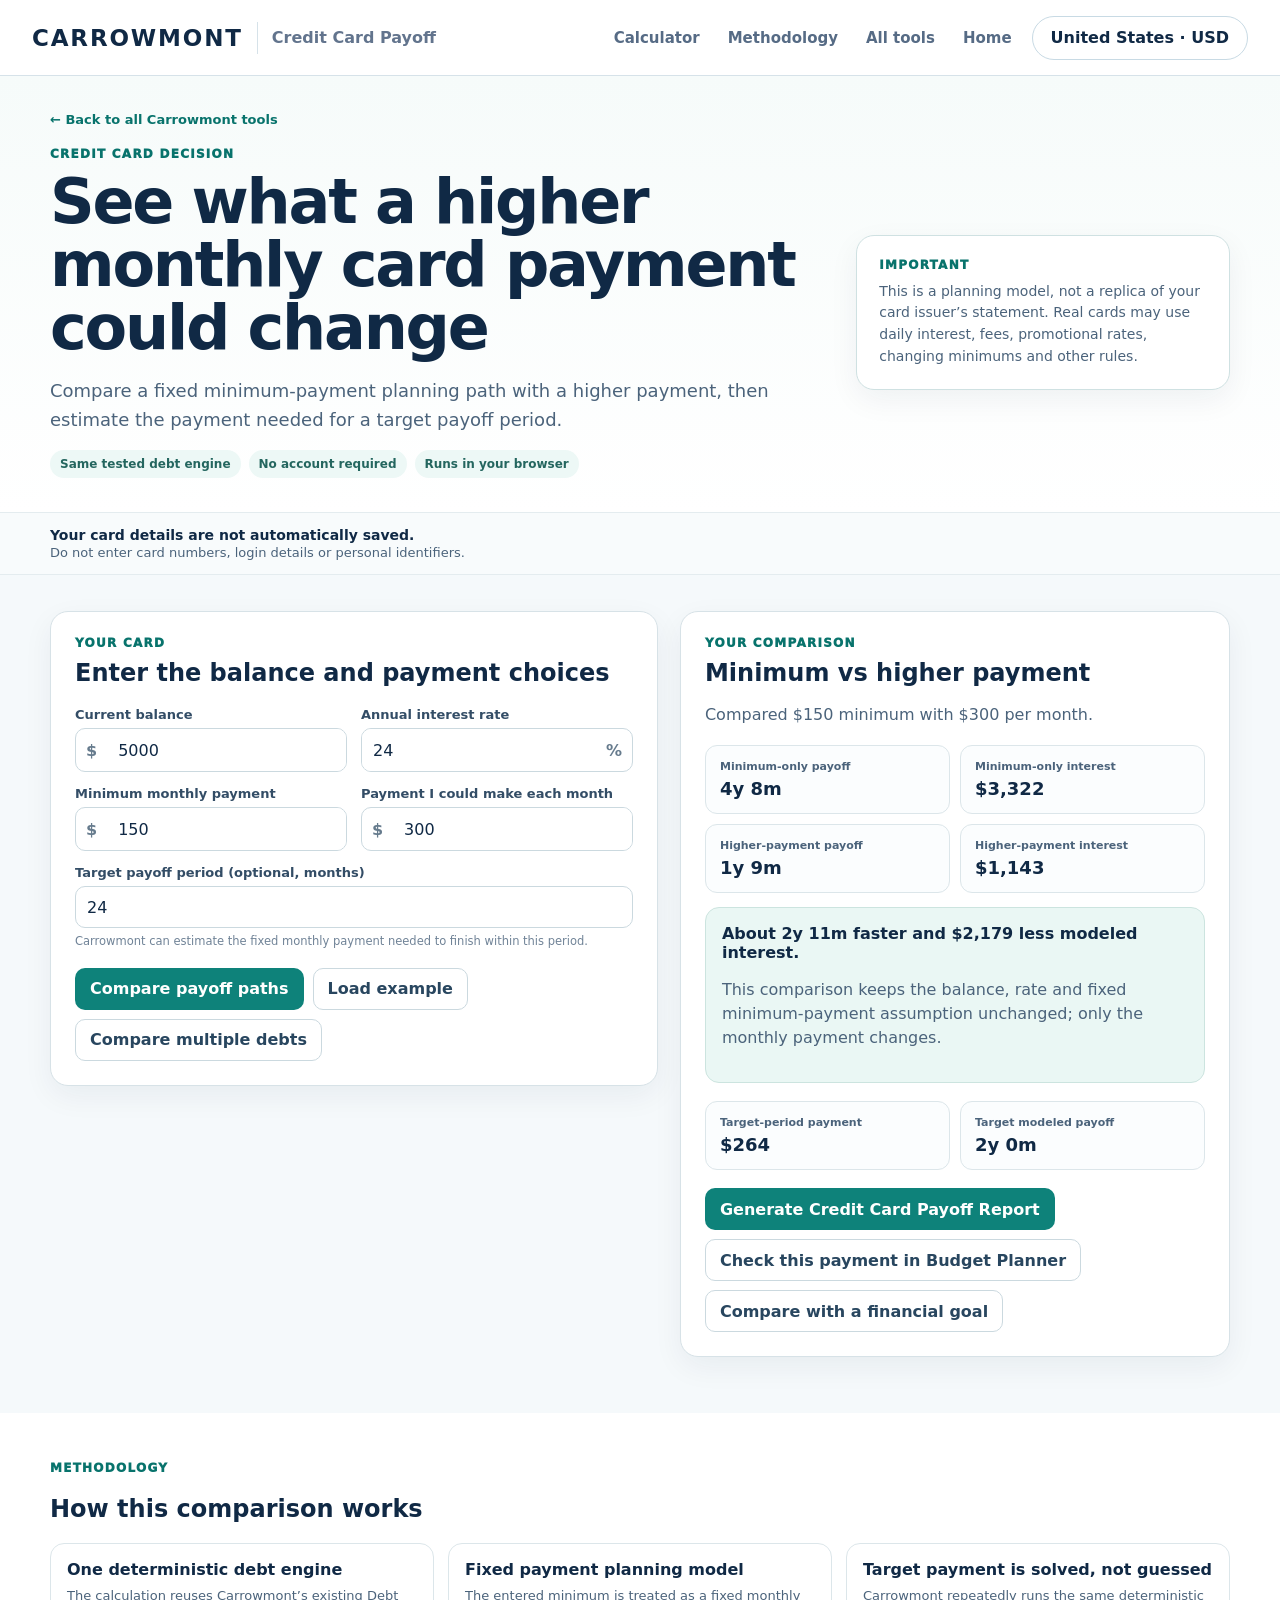
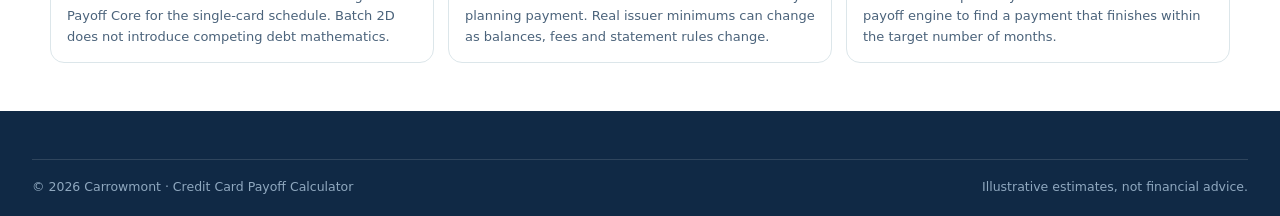
==== commit dd5e0e72: "Apply Carrowmont display-headline punctuation standard and Draw C PWA startup" ====
--- a/credit-card-payoff-calculator.html
+++ b/credit-card-payoff-calculator.html
@@ -1,8 +1,9 @@
 <!doctype html><html lang="en"><head><meta charset="utf-8"><meta name="viewport" content="width=device-width,initial-scale=1"><title>Credit Card Payoff Calculator | Compare Minimum vs Higher Payment | Carrowmont</title><meta name="description" content="Compare a modeled minimum-payment path with a higher fixed monthly credit-card payment, see estimated interest and time saved, and solve for a target payoff period."><meta name="robots" content="index,follow"><link rel="canonical" href="https://carrowmont.com/budget-cash-flow-planner/credit-card-payoff-calculator.html"><link rel="icon" href="/favicon.svg" type="image/svg+xml"><meta name="theme-color" content="#0e827a"><link rel="stylesheet" href="styles.css?v=20261002.ss2"><link rel="stylesheet" href="credit-card-payoff-calculator.css?v=20261108.fre2d"><script type="application/ld+json">{"@context":"https://schema.org","@type":"WebApplication","name":"Carrowmont Credit Card Payoff Calculator","url":"https://carrowmont.com/budget-cash-flow-planner/credit-card-payoff-calculator.html","applicationCategory":"FinanceApplication","operatingSystem":"Any","description":"Compare a fixed minimum-payment planning path with a higher fixed monthly credit-card payment and target payoff period."}</script></head><body>
 <header class="site-header"><div class="container header-inner"><div class="brand-cluster"><a class="brand" href="/">CARROWMONT</a><span class="brand-divider"></span><span class="product-label">Credit Card Payoff</span></div><div class="header-actions"><nav class="top-nav"><a href="#calculator">Calculator</a><a href="#methodology">Methodology</a><a href="/tools.html">All tools</a><a href="/">Home</a></nav><details class="locale-menu" id="localeMenu"><summary id="localeSummary"><span id="localeCurrent">India · INR</span></summary><div class="locale-popover"><h3>Country &amp; currency</h3><label>Country / region<select id="regionSelect"></select></label><label>Currency<select id="currencySelect"></select></label><div class="locale-note">Changing currency changes the unit and number format. It does not convert entered amounts.</div><button class="btn btn-primary btn-small" id="localeDone" type="button">Done</button></div></details></div></div></header>
-<main><section class="intro"><div class="container tool-breadcrumb"><a href="/tools.html">← Back to all Carrowmont tools</a></div><div class="container intro-grid"><div><div class="eyebrow">CREDIT CARD DECISION</div><h1>See what a higher monthly card payment could change.</h1><p class="lede">Compare a fixed minimum-payment planning path with a higher payment, then estimate the payment needed for a target payoff period.</p><div class="chips"><span>Same tested debt engine</span><span>No account required</span><span>Runs in your browser</span></div></div><aside class="intro-card"><div class="eyebrow">IMPORTANT</div><p>This is a planning model, not a replica of your card issuer’s statement. Real cards may use daily interest, fees, promotional rates, changing minimums and other rules.</p></aside></div></section>
+<main><section class="intro"><div class="container tool-breadcrumb"><a href="/tools.html">← Back to all Carrowmont tools</a></div><div class="container intro-grid"><div><div class="eyebrow">CREDIT CARD DECISION</div><h1>See what a higher monthly card payment could change</h1><p class="lede">Compare a fixed minimum-payment planning path with a higher payment, then estimate the payment needed for a target payoff period.</p><div class="chips"><span>Same tested debt engine</span><span>No account required</span><span>Runs in your browser</span></div></div><aside class="intro-card"><div class="eyebrow">IMPORTANT</div><p>This is a planning model, not a replica of your card issuer’s statement. Real cards may use daily interest, fees, promotional rates, changing minimums and other rules.</p></aside></div></section>
 <section class="privacy-strip"><div class="container privacy-inner"><div><strong>Your card details are not automatically saved.</strong><span>Do not enter card numbers, login details or personal identifiers.</span></div></div></section>
 <section class="cc-shell" id="calculator"><div class="container cc-grid"><section class="cc-card"><div class="eyebrow">YOUR CARD</div><h2>Enter the balance and payment choices</h2><div class="cc-fields"><label class="field"><span>Current balance</span><div class="money-input"><span class="currency-prefix">₹</span><input id="balance" type="number" min="0" step="100" value="5000"></div></label><label class="field"><span>Annual interest rate</span><div class="input-suffix"><input id="apr" type="number" min="0" step="0.01" value="24"><span>%</span></div></label><label class="field"><span>Minimum monthly payment</span><div class="money-input"><span class="currency-prefix">₹</span><input id="minimum" type="number" min="0" step="10" value="150"></div></label><label class="field"><span>Payment I could make each month</span><div class="money-input"><span class="currency-prefix">₹</span><input id="planned" type="number" min="0" step="10" value="300"></div></label><label class="field wide"><span>Target payoff period (optional, months)</span><input id="targetMonths" type="number" min="1" max="600" step="1" value="24"><small>Carrowmont can estimate the fixed monthly payment needed to finish within this period.</small></label></div><div id="warning" class="cc-warning" hidden></div><div class="cc-actions"><button class="btn btn-primary" id="calculateBtn" type="button">Compare payoff paths</button><button class="btn btn-secondary" id="exampleBtn" type="button">Load example</button><a class="btn btn-secondary" href="/budget-cash-flow-planner/debt-payoff-calculator.html">Compare multiple debts</a></div></section><aside class="cc-card"><div class="eyebrow">YOUR COMPARISON</div><h2>Minimum vs higher payment</h2><p id="lead">Enter your numbers and calculate.</p><div class="cc-results"><div><span>Minimum-only payoff</span><strong id="minimumMonths">—</strong></div><div><span>Minimum-only interest</span><strong id="minimumInterest">—</strong></div><div><span>Higher-payment payoff</span><strong id="plannedMonths">—</strong></div><div><span>Higher-payment interest</span><strong id="plannedInterest">—</strong></div></div><div class="cc-highlight"><strong id="savedHeadline">Your modeled saving will appear here.</strong><p id="savedText"></p></div><div class="cc-results"><div><span>Target-period payment</span><strong id="targetPayment">—</strong></div><div><span>Target modeled payoff</span><strong id="targetResult">—</strong></div></div><div class="cc-actions"><button class="btn btn-primary" id="reportBtn" type="button">Generate Credit Card Payoff Report</button><a class="btn btn-secondary" href="/budget-cash-flow-planner/">Check this payment in Budget Planner</a><a class="btn btn-secondary" href="/goal-planner/">Compare with a financial goal</a></div></aside></div></section>
 <section class="cc-method" id="methodology"><div class="container"><div class="eyebrow">METHODOLOGY</div><h2>How this comparison works</h2><div class="cc-method-grid"><div><strong>One deterministic debt engine</strong><span>The calculation reuses Carrowmont’s existing Debt Payoff Core for the single-card schedule. Batch 2D does not introduce competing debt mathematics.</span></div><div><strong>Fixed payment planning model</strong><span>The entered minimum is treated as a fixed monthly planning payment. Real issuer minimums can change as balances, fees and statement rules change.</span></div><div><strong>Target payment is solved, not guessed</strong><span>Carrowmont repeatedly runs the same deterministic payoff engine to find a payment that finishes within the target number of months.</span></div></div></div></section></main>
 <footer class="site-footer"><div class="container footer-bottom"><span>© 2026 Carrowmont · Credit Card Payoff Calculator</span><span>Illustrative estimates, not financial advice.</span></div></footer>
-<script src="locale.js?v=20261001.1"></script><script src="pdf-export.js?v=20261001.1"></script><script src="shared-plan-state.js" data-carrowmont-tool="budget-cash-flow-planner"></script><script src="debt-payoff-core.js?v=20261014.debt1"></script><script src="credit-card-payoff-core.js?v=20261108.fre2d"></script><script src="credit-card-payoff-pdf-renderer.js?v=20261108.fre2d"></script><script src="credit-card-payoff-calculator.js?v=20261108.fre2d"></script><script src="analytics.js?v=20261031-cfwa1" data-carrowmont-tool="credit_card_payoff_calculator" data-track-tool-open="true"></script></body></html>
+<script src="locale.js?v=20261001.1"></script><script src="pdf-export.js?v=20261001.1"></script><script src="shared-plan-state.js" data-carrowmont-tool="budget-cash-flow-planner"></script><script src="debt-payoff-core.js?v=20261014.debt1"></script><script src="credit-card-payoff-core.js?v=20261108.fre2d"></script><script src="credit-card-payoff-pdf-renderer.js?v=20261108.fre2d"></script><script src="/assets/account/carrowmont-plan-save.js?v=20261115-fre8k"></script><script src="credit-card-payoff-calculator.js?v=20261112-b8b2"></script><script src="analytics.js?v=20261031-cfwa1" data-carrowmont-tool="credit_card_payoff_calculator" data-track-tool-open="true"></script><script src="/assets/trust/carrowmont-trust.js?v=20261116-fre9" data-cm-trust-auto></script>
+</body></html>
--- a/styles.css
+++ b/styles.css
@@ -171,3 +171,11 @@
   }
 }
 
+
+/* FRE8H budget setup alignment - 2026-11-14 */
+.plan-meta-grid{align-items:start}
+.plan-meta-grid .field{grid-template-rows:auto 42px minmax(32px,auto);align-content:start}
+.plan-meta-grid .field>input,.plan-meta-grid .field>select,.plan-meta-grid .field>.money-input{height:42px;min-height:42px}
+.plan-meta-grid .money-input input{height:40px;min-height:40px}
+.plan-meta-grid .field small{min-height:32px}
+@media(max-width:720px){.plan-meta-grid .field{grid-template-rows:auto 42px auto}.plan-meta-grid .field small{min-height:0}}
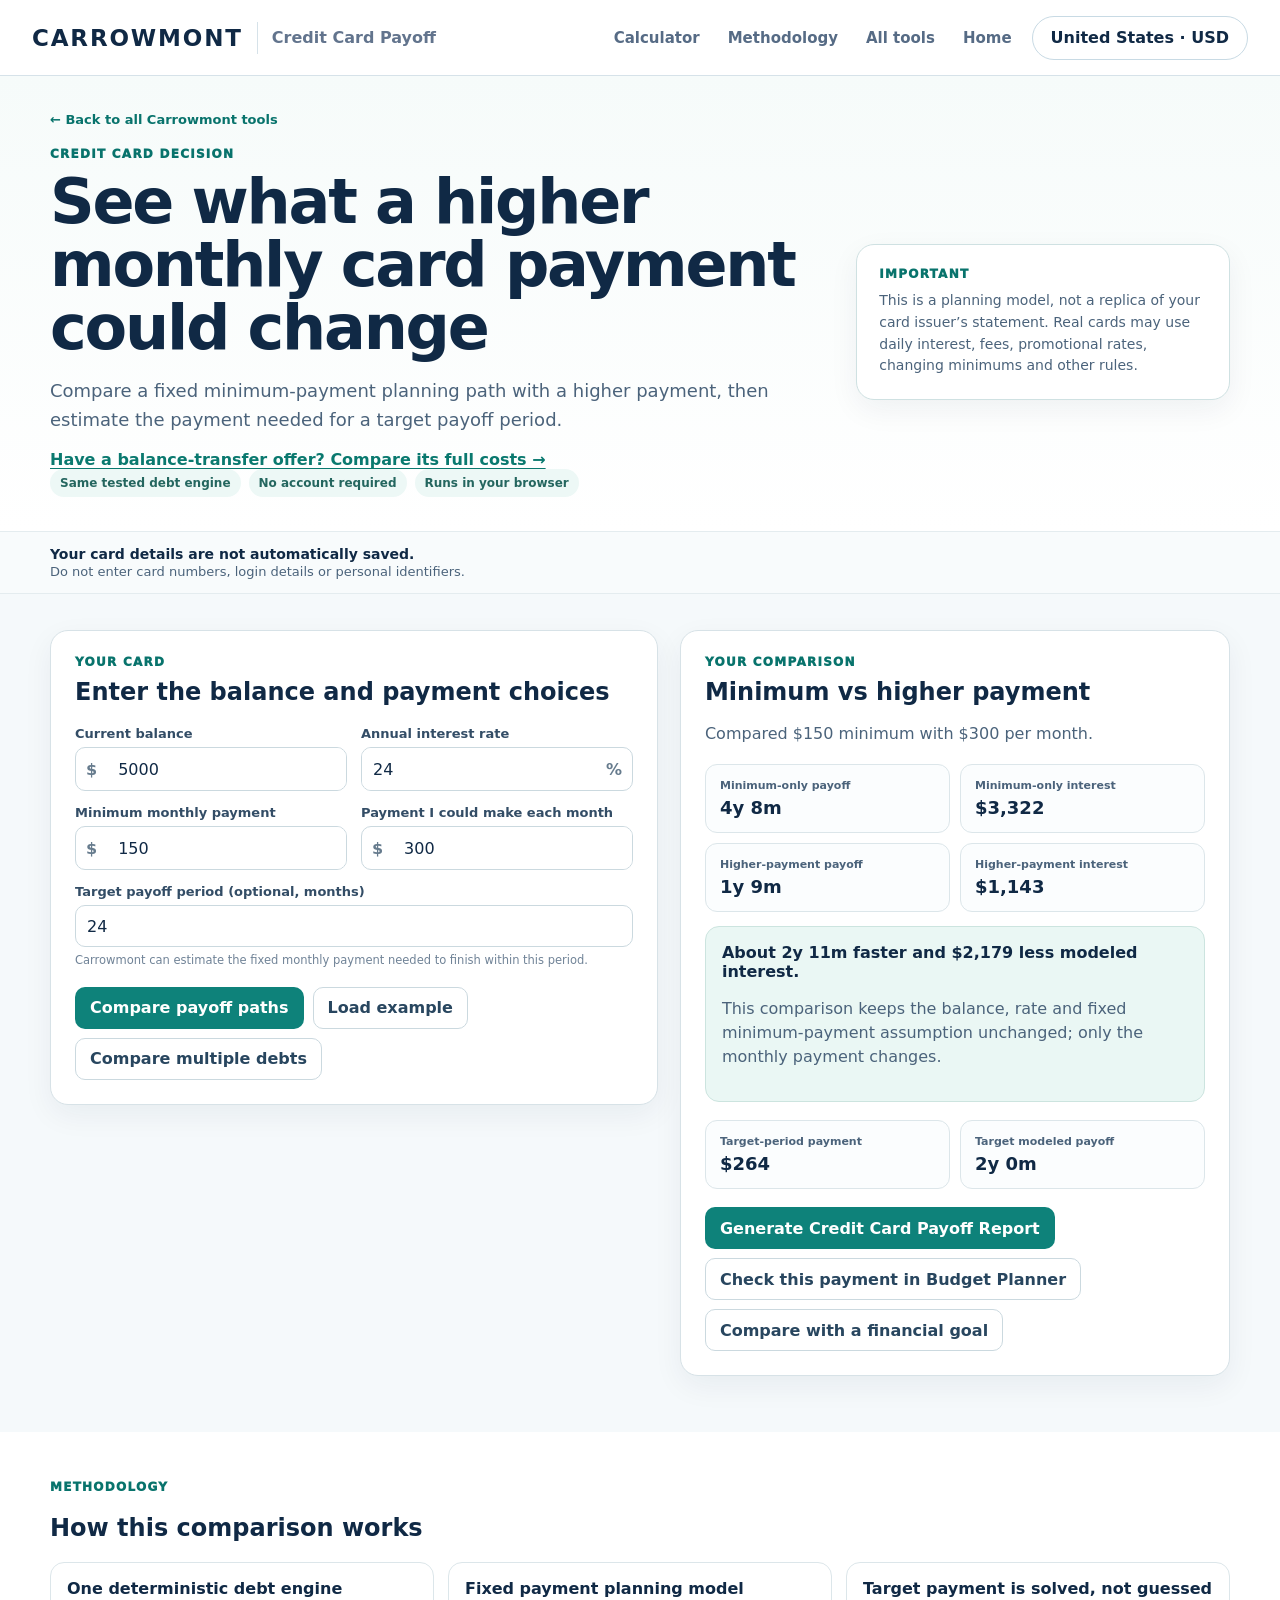
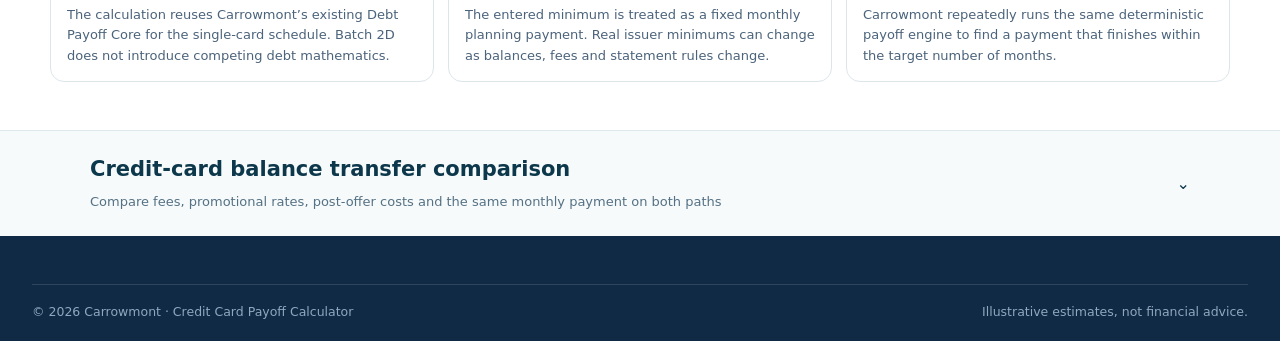
==== commit 1a81ad70: "Add an optional balance-transfer scenario to the existing card payoff tool" ====
--- a/credit-card-payoff-calculator.html
+++ b/credit-card-payoff-calculator.html
@@ -1,9 +1,44 @@
-<!doctype html><html lang="en"><head><meta charset="utf-8"><meta name="viewport" content="width=device-width,initial-scale=1"><title>Credit Card Payoff Calculator | Compare Minimum vs Higher Payment | Carrowmont</title><meta name="description" content="Compare a modeled minimum-payment path with a higher fixed monthly credit-card payment, see estimated interest and time saved, and solve for a target payoff period."><meta name="robots" content="index,follow"><link rel="canonical" href="https://carrowmont.com/budget-cash-flow-planner/credit-card-payoff-calculator.html"><link rel="icon" href="/favicon.svg" type="image/svg+xml"><meta name="theme-color" content="#0e827a"><link rel="stylesheet" href="styles.css?v=20261002.ss2"><link rel="stylesheet" href="credit-card-payoff-calculator.css?v=20261108.fre2d"><script type="application/ld+json">{"@context":"https://schema.org","@type":"WebApplication","name":"Carrowmont Credit Card Payoff Calculator","url":"https://carrowmont.com/budget-cash-flow-planner/credit-card-payoff-calculator.html","applicationCategory":"FinanceApplication","operatingSystem":"Any","description":"Compare a fixed minimum-payment planning path with a higher fixed monthly credit-card payment and target payoff period."}</script></head><body>
+<!doctype html><html lang="en"><head><meta charset="utf-8"><meta name="viewport" content="width=device-width,initial-scale=1"><title>Credit Card Payoff Calculator | Compare Minimum vs Higher Payment | Carrowmont</title><meta name="description" content="Compare credit-card repayment choices and a balance transfer offer with fees, promotional APR and post-offer costs. Same monthly payment on both paths."><meta name="robots" content="index,follow"><link rel="canonical" href="https://carrowmont.com/budget-cash-flow-planner/credit-card-payoff-calculator.html"><link rel="icon" href="/favicon.svg" type="image/svg+xml"><meta name="theme-color" content="#0e827a"><link rel="stylesheet" href="styles.css?v=20261002.ss2"><link rel="stylesheet" href="credit-card-payoff-calculator.css?v=20261108.fre2d"><link rel="stylesheet" href="balance-transfer-decision.css?v=20261119-fre12b1"><script type="application/ld+json">{"@context":"https://schema.org","@type":"WebApplication","name":"Carrowmont Credit Card Payoff Calculator","url":"https://carrowmont.com/budget-cash-flow-planner/credit-card-payoff-calculator.html","applicationCategory":"FinanceApplication","operatingSystem":"Any","description":"Compare a fixed minimum-payment planning path with a higher fixed monthly credit-card payment and target payoff period."}</script></head><body>
 <header class="site-header"><div class="container header-inner"><div class="brand-cluster"><a class="brand" href="/">CARROWMONT</a><span class="brand-divider"></span><span class="product-label">Credit Card Payoff</span></div><div class="header-actions"><nav class="top-nav"><a href="#calculator">Calculator</a><a href="#methodology">Methodology</a><a href="/tools.html">All tools</a><a href="/">Home</a></nav><details class="locale-menu" id="localeMenu"><summary id="localeSummary"><span id="localeCurrent">India · INR</span></summary><div class="locale-popover"><h3>Country &amp; currency</h3><label>Country / region<select id="regionSelect"></select></label><label>Currency<select id="currencySelect"></select></label><div class="locale-note">Changing currency changes the unit and number format. It does not convert entered amounts.</div><button class="btn btn-primary btn-small" id="localeDone" type="button">Done</button></div></details></div></div></header>
-<main><section class="intro"><div class="container tool-breadcrumb"><a href="/tools.html">← Back to all Carrowmont tools</a></div><div class="container intro-grid"><div><div class="eyebrow">CREDIT CARD DECISION</div><h1>See what a higher monthly card payment could change</h1><p class="lede">Compare a fixed minimum-payment planning path with a higher payment, then estimate the payment needed for a target payoff period.</p><div class="chips"><span>Same tested debt engine</span><span>No account required</span><span>Runs in your browser</span></div></div><aside class="intro-card"><div class="eyebrow">IMPORTANT</div><p>This is a planning model, not a replica of your card issuer’s statement. Real cards may use daily interest, fees, promotional rates, changing minimums and other rules.</p></aside></div></section>
+<main><section class="intro"><div class="container tool-breadcrumb"><a href="/tools.html">← Back to all Carrowmont tools</a></div><div class="container intro-grid"><div><div class="eyebrow">CREDIT CARD DECISION</div><h1>See what a higher monthly card payment could change</h1><p class="lede">Compare a fixed minimum-payment planning path with a higher payment, then estimate the payment needed for a target payoff period.</p><p class="bt-intro-link"><a href="#balance-transfer">Have a balance-transfer offer? Compare its full costs →</a></p><div class="chips"><span>Same tested debt engine</span><span>No account required</span><span>Runs in your browser</span></div></div><aside class="intro-card"><div class="eyebrow">IMPORTANT</div><p>This is a planning model, not a replica of your card issuer’s statement. Real cards may use daily interest, fees, promotional rates, changing minimums and other rules.</p></aside></div></section>
 <section class="privacy-strip"><div class="container privacy-inner"><div><strong>Your card details are not automatically saved.</strong><span>Do not enter card numbers, login details or personal identifiers.</span></div></div></section>
 <section class="cc-shell" id="calculator"><div class="container cc-grid"><section class="cc-card"><div class="eyebrow">YOUR CARD</div><h2>Enter the balance and payment choices</h2><div class="cc-fields"><label class="field"><span>Current balance</span><div class="money-input"><span class="currency-prefix">₹</span><input id="balance" type="number" min="0" step="100" value="5000"></div></label><label class="field"><span>Annual interest rate</span><div class="input-suffix"><input id="apr" type="number" min="0" step="0.01" value="24"><span>%</span></div></label><label class="field"><span>Minimum monthly payment</span><div class="money-input"><span class="currency-prefix">₹</span><input id="minimum" type="number" min="0" step="10" value="150"></div></label><label class="field"><span>Payment I could make each month</span><div class="money-input"><span class="currency-prefix">₹</span><input id="planned" type="number" min="0" step="10" value="300"></div></label><label class="field wide"><span>Target payoff period (optional, months)</span><input id="targetMonths" type="number" min="1" max="600" step="1" value="24"><small>Carrowmont can estimate the fixed monthly payment needed to finish within this period.</small></label></div><div id="warning" class="cc-warning" hidden></div><div class="cc-actions"><button class="btn btn-primary" id="calculateBtn" type="button">Compare payoff paths</button><button class="btn btn-secondary" id="exampleBtn" type="button">Load example</button><a class="btn btn-secondary" href="/budget-cash-flow-planner/debt-payoff-calculator.html">Compare multiple debts</a></div></section><aside class="cc-card"><div class="eyebrow">YOUR COMPARISON</div><h2>Minimum vs higher payment</h2><p id="lead">Enter your numbers and calculate.</p><div class="cc-results"><div><span>Minimum-only payoff</span><strong id="minimumMonths">—</strong></div><div><span>Minimum-only interest</span><strong id="minimumInterest">—</strong></div><div><span>Higher-payment payoff</span><strong id="plannedMonths">—</strong></div><div><span>Higher-payment interest</span><strong id="plannedInterest">—</strong></div></div><div class="cc-highlight"><strong id="savedHeadline">Your modeled saving will appear here.</strong><p id="savedText"></p></div><div class="cc-results"><div><span>Target-period payment</span><strong id="targetPayment">—</strong></div><div><span>Target modeled payoff</span><strong id="targetResult">—</strong></div></div><div class="cc-actions"><button class="btn btn-primary" id="reportBtn" type="button">Generate Credit Card Payoff Report</button><a class="btn btn-secondary" href="/budget-cash-flow-planner/">Check this payment in Budget Planner</a><a class="btn btn-secondary" href="/goal-planner/">Compare with a financial goal</a></div></aside></div></section>
-<section class="cc-method" id="methodology"><div class="container"><div class="eyebrow">METHODOLOGY</div><h2>How this comparison works</h2><div class="cc-method-grid"><div><strong>One deterministic debt engine</strong><span>The calculation reuses Carrowmont’s existing Debt Payoff Core for the single-card schedule. Batch 2D does not introduce competing debt mathematics.</span></div><div><strong>Fixed payment planning model</strong><span>The entered minimum is treated as a fixed monthly planning payment. Real issuer minimums can change as balances, fees and statement rules change.</span></div><div><strong>Target payment is solved, not guessed</strong><span>Carrowmont repeatedly runs the same deterministic payoff engine to find a payment that finishes within the target number of months.</span></div></div></div></section></main>
+<section class="cc-method" id="methodology"><div class="container"><div class="eyebrow">METHODOLOGY</div><h2>How this comparison works</h2><div class="cc-method-grid"><div><strong>One deterministic debt engine</strong><span>The calculation reuses Carrowmont’s existing Debt Payoff Core for the single-card schedule. Batch 2D does not introduce competing debt mathematics.</span></div><div><strong>Fixed payment planning model</strong><span>The entered minimum is treated as a fixed monthly planning payment. Real issuer minimums can change as balances, fees and statement rules change.</span></div><div><strong>Target payment is solved, not guessed</strong><span>Carrowmont repeatedly runs the same deterministic payoff engine to find a payment that finishes within the target number of months.</span></div></div></div></section>
+<details id="balance-transfer" class="bt-expand">
+<summary><span><strong>Credit-card balance transfer comparison</strong><small>Compare fees, promotional rates, post-offer costs and the same monthly payment on both paths</small></span><span aria-hidden="true">⌄</span></summary>
+<section class="cc-shell bt-shell" id="comparison"><div class="container cc-grid">
+<section class="cc-card bt-input-card" aria-labelledby="btInputHeading"><div class="eyebrow">YOUR COMPARISON</div><h2 id="btInputHeading">Enter the two sets of terms</h2><p>Use the amounts from your own statement or offer. The starting values below are an example, not a typical rate for your country.</p>
+<form id="btForm" novalidate>
+<fieldset class="bt-fieldset"><legend>Current credit card</legend><div class="cc-fields">
+<label class="field"><span>Outstanding balance</span><div class="money-input"><span class="currency-prefix">₹</span><input id="btBalance" type="number" min="0.01" step="any" value="5000" required inputmode="decimal"></div></label>
+<label class="field"><span>Current annual interest rate (APR)</span><div class="input-suffix"><input id="btCurrentApr" type="number" min="0" max="100" step="any" value="24" required inputmode="decimal"><span>%</span></div></label>
+<label class="field wide"><span>Monthly payment you can keep making</span><div class="money-input"><span class="currency-prefix">₹</span><input id="btPayment" type="number" min="0.01" step="any" value="300" required inputmode="decimal"></div><small>Exactly this monthly payment is used on both paths; final payments may be smaller.</small></label>
+</div></fieldset>
+<fieldset class="bt-fieldset"><legend>New balance transfer offer</legend><div class="cc-fields">
+<label class="field"><span>Promotional APR</span><div class="input-suffix"><input id="btIntroApr" type="number" min="0" max="100" step="any" value="0" required inputmode="decimal"><span>%</span></div></label>
+<label class="field"><span>Promotion length (months)</span><input id="btIntroMonths" type="number" min="0" max="60" step="1" value="12" required inputmode="numeric"></label>
+<label class="field"><span>APR after the promotion</span><div class="input-suffix"><input id="btPostApr" type="number" min="0" max="100" step="any" value="24" required inputmode="decimal"><span>%</span></div></label>
+<label class="field"><span>Transfer fee (% of moved balance)</span><div class="input-suffix"><input id="btFeePct" type="number" min="0" max="100" step="any" value="3" required inputmode="decimal"><span>%</span></div></label>
+<label class="field"><span>Additional fixed transfer fee</span><div class="money-input"><span class="currency-prefix">₹</span><input id="btFixedFee" type="number" min="0" step="any" value="0" required inputmode="decimal"></div></label>
+<label class="field"><span>How is the transfer fee paid?</span><select id="btFeeTreatment"><option value="financed">Added to new card balance</option><option value="upfront">Paid upfront from cash</option></select></label>
+</div></fieldset>
+<div class="bt-actions"><button class="btn btn-primary" id="btCompare" type="submit">Compare both paths</button><button class="btn btn-secondary" id="btExample" type="button">Load example</button></div><p id="btError" class="cc-warning" role="alert" hidden></p>
+</form></section>
+<aside class="cc-card bt-outcome-card" aria-labelledby="btResultHeading"><div class="eyebrow">WHAT THE NUMBERS SUGGEST</div><h2 id="btResultHeading">Is the transfer worth testing?</h2><p class="bt-summary" id="btSummary" role="status" aria-live="polite">Enter your values and compare both paths.</p>
+<div class="bt-summary-amount"><span>Modeled difference in total outlay</span><strong id="btSavings">—</strong><small id="btSavingsDetail">Positive means the transfer costs less; negative means it costs more.</small></div>
+<div class="bt-comparison-grid" role="group" aria-label="Side-by-side payoff comparison">
+<div class="bt-path"><strong>Keep current card</strong><dl><dt>Interest</dt><dd id="btOldInterest">—</dd><dt>Months to repay</dt><dd id="btOldMonths">—</dd><dt>Total paid</dt><dd id="btOldTotal">—</dd></dl></div>
+<div class="bt-path"><strong>Transfer the balance</strong><dl><dt>Interest + transfer fee</dt><dd id="btTransferCost">—</dd><dt>Months to repay</dt><dd id="btTransferMonths">—</dd><dt>Total paid including fee</dt><dd id="btTransferTotal">—</dd></dl></div>
+</div>
+<div class="bt-promobox"><h3>The promotional deadline matters</h3><dl><div><dt>Transfer fee</dt><dd id="btFee">—</dd></div><div><dt>Balance remaining when offer ends</dt><dd id="btPromoBalance">—</dd></div><div><dt>Monthly payment to clear during the offer</dt><dd id="btPromoPayment">—</dd></div></dl><p id="btPromoNote">A lower promotional rate may still leave debt after the offer ends.</p></div>
+<div id="btWarnings" class="bt-warnings" aria-live="polite"></div>
+<a class="btn btn-secondary bt-follow-link" href="/balance-transfer-credit-card.html">Understand fees, risks and the offer terms →</a>
+</aside></div></section>
+<section class="cc-method bt-method" id="methodology"><div class="container"><div class="eyebrow">HOW THIS WORKS</div><h2>What this comparison includes — and what it does not</h2><div class="cc-method-grid"><div><strong>Same monthly payment</strong><span>The current-card path uses Carrowmont's existing tested Debt Payoff Core. The transferred path uses the same monthly timing with its promotional and later APR.</span></div><div><strong>Fee and rate changes included</strong><span>Percentage and fixed transfer fees are combined. Choose whether the fee is added to the transferred balance or paid in cash upfront. Both count toward the total cost.</span></div><div><strong>Month-by-month planning model</strong><span>Monthly interest is calculated as outstanding balance × annual APR / 12 before each payment. Rates are held fixed within each stated period; a promotional offer expires after the entered number of months.</span></div></div>
+<div class="bt-notes"><p><strong>Important limitations:</strong> This is not a card statement or product quote. Daily interest, issuer minimums, grace periods, taxes, late fees, purchase APR, new spending, credit-limit restrictions, offer termination, payment allocation and changes to variable rates are excluded. Results may differ materially from actual statements. If either path has not repaid within 50 years, Carrowmont does not present a misleading savings comparison.</p><p><strong>Before applying:</strong> Confirm the full transfer amount including the fee fits the offered limit, read provider terms, and check whether the payment required before the promotion ends fits your budget. A lower monthly payment alone does not establish savings.</p><p><strong>Continue:</strong> <a href="/balance-transfer-credit-card.html">Read the full balance-transfer guide</a> · <a href="/budget-cash-flow-planner/credit-card-payoff-calculator.html">Credit Card Payoff Calculator</a> · <a href="/budget-cash-flow-planner/">Budget &amp; Cash Flow Planner</a>.</p></div>
+</div></section>
+</details>
+</main>
 <footer class="site-footer"><div class="container footer-bottom"><span>© 2026 Carrowmont · Credit Card Payoff Calculator</span><span>Illustrative estimates, not financial advice.</span></div></footer>
-<script src="locale.js?v=20261001.1"></script><script src="pdf-export.js?v=20261001.1"></script><script src="shared-plan-state.js" data-carrowmont-tool="budget-cash-flow-planner"></script><script src="debt-payoff-core.js?v=20261014.debt1"></script><script src="credit-card-payoff-core.js?v=20261108.fre2d"></script><script src="credit-card-payoff-pdf-renderer.js?v=20261108.fre2d"></script><script src="/assets/account/carrowmont-plan-save.js?v=20261115-fre8k"></script><script src="credit-card-payoff-calculator.js?v=20261112-b8b2"></script><script src="analytics.js?v=20261031-cfwa1" data-carrowmont-tool="credit_card_payoff_calculator" data-track-tool-open="true"></script><script src="/assets/trust/carrowmont-trust.js?v=20261116-fre9" data-cm-trust-auto></script>
+<script src="locale.js?v=20261001.1"></script><script src="pdf-export.js?v=20261001.1"></script><script src="shared-plan-state.js" data-carrowmont-tool="budget-cash-flow-planner"></script><script src="debt-payoff-core.js?v=20261014.debt1"></script><script src="credit-card-payoff-core.js?v=20261108.fre2d"></script><script src="credit-card-payoff-pdf-renderer.js?v=20261108.fre2d"></script><script src="/assets/account/carrowmont-plan-save.js?v=20261115-fre8k"></script><script src="credit-card-payoff-calculator.js?v=20261112-b8b2"></script><script src="balance-transfer-decision-core.js?v=20261119-fre12b1"></script><script src="balance-transfer-decision.js?v=20261119-fre12b1"></script><script src="analytics.js?v=20261031-cfwa1" data-carrowmont-tool="credit_card_payoff_calculator" data-track-tool-open="true"></script><script src="/assets/trust/carrowmont-trust.js?v=20261116-fre9" data-cm-trust-auto></script>
 </body></html>
--- a/balance-transfer-decision.css
+++ b/balance-transfer-decision.css
@@ -0,0 +1,3 @@
+.bt-shell{padding-top:28px}.bt-fieldset{border:0;border-top:1px solid #e2e9ee;padding:18px 0 10px;margin:18px 0 0;min-width:0}.bt-fieldset legend{padding:0 10px 0 0;font-weight:800;color:#112e4c;font-size:15px}.bt-input-card .cc-fields{margin-top:4px}.bt-input-card .field small{display:block;margin-top:5px;line-height:1.4;color:var(--muted)}.bt-input-card .field select{width:100%;height:48px;padding:9px 11px;border-radius:10px;border:1px solid #bdd0d7;background:#fff;color:#15304b;font:inherit}.bt-actions{display:flex;gap:10px;flex-wrap:wrap;padding-top:18px}.bt-summary{font-weight:700;color:#163953!important}.bt-summary-amount{margin-top:16px;border:1px solid #c7e3db;background:#eaf7f4;border-radius:14px;padding:15px}.bt-summary-amount span{display:block;color:#22524d;font-size:12px;font-weight:700}.bt-summary-amount strong{display:block;color:#0a5148;font-size:27px;margin:6px 0;line-height:1.2}.bt-summary-amount small{display:block;font-size:12px;color:#4c6a6b}.bt-comparison-grid{display:grid;grid-template-columns:1fr 1fr;gap:12px;margin-top:14px}.bt-path{border-radius:14px;border:1px solid #dce7ed;padding:15px;min-width:0}.bt-path>strong{color:#102c48}.bt-path dl{margin:12px 0 0;display:grid;gap:6px}.bt-path dt{color:#587184;font-size:12px}.bt-path dd{margin:0 0 7px;font-weight:800;overflow-wrap:anywhere}.bt-promobox{margin-top:16px;border:1px solid #dce7ed;border-radius:14px;padding:15px;background:#fbfdfe}.bt-promobox h3{margin:0 0 10px;font-size:17px}.bt-promobox dl{margin:0}.bt-promobox dl div{display:flex;align-items:flex-start;justify-content:space-between;gap:12px;padding:9px 0;border-top:1px solid #e4ecef}.bt-promobox dt{color:#4e687b;font-size:13px}.bt-promobox dd{margin:0;text-align:right;font-size:13px;font-weight:800}.bt-promobox p{font-size:13px;margin:6px 0 0}.bt-warnings{font-size:13px;line-height:1.5;color:#6b4619}.bt-warnings ul{margin:13px 0;padding-left:22px}.bt-warnings li{margin:5px 0}.bt-follow-link{display:inline-flex;max-width:100%;margin-top:16px;white-space:normal}.bt-notes{margin-top:24px;line-height:1.7;color:#405c6f}.bt-notes p{max-width:950px}.bt-notes a{text-decoration:underline;color:#08756a}@media(max-width:900px){.bt-comparison-grid{grid-template-columns:1fr 1fr}}@media(max-width:650px){.bt-comparison-grid{grid-template-columns:1fr}.bt-actions>.btn{width:100%;text-align:center;justify-content:center}.bt-summary-amount strong{font-size:24px}.bt-shell{padding-top:18px}.bt-input-card,.bt-outcome-card{padding:18px}}
+
+.bt-expand{max-width:100%;background:#f6fafb;border-top:1px solid #dce7ec;scroll-margin-top:90px}.bt-expand>summary{cursor:pointer;list-style:none;display:flex;align-items:center;justify-content:space-between;gap:16px;max-width:1140px;margin:0 auto;padding:25px 20px;color:#0d384b}.bt-expand>summary::-webkit-details-marker{display:none}.bt-expand>summary strong{display:block;font-size:21px;line-height:1.3}.bt-expand>summary small{display:block;margin-top:8px;color:#557184;font-size:13px;line-height:1.5}.bt-expand[open]>summary{border-bottom:1px solid #dae7ea}.bt-expand .bt-shell{padding:26px 0 45px}.bt-intro-link{margin:9px 0 0}.bt-intro-link a{color:#0a796f;font-weight:800;text-decoration:underline;text-underline-offset:3px}.bt-expand .cc-grid{grid-template-columns:minmax(0,1.05fr) minmax(340px,.95fr)}@media(max-width:900px){.bt-expand .cc-grid{grid-template-columns:1fr}}@media(max-width:650px){.bt-expand>summary{padding:21px 16px}.bt-expand>summary strong{font-size:18px}}
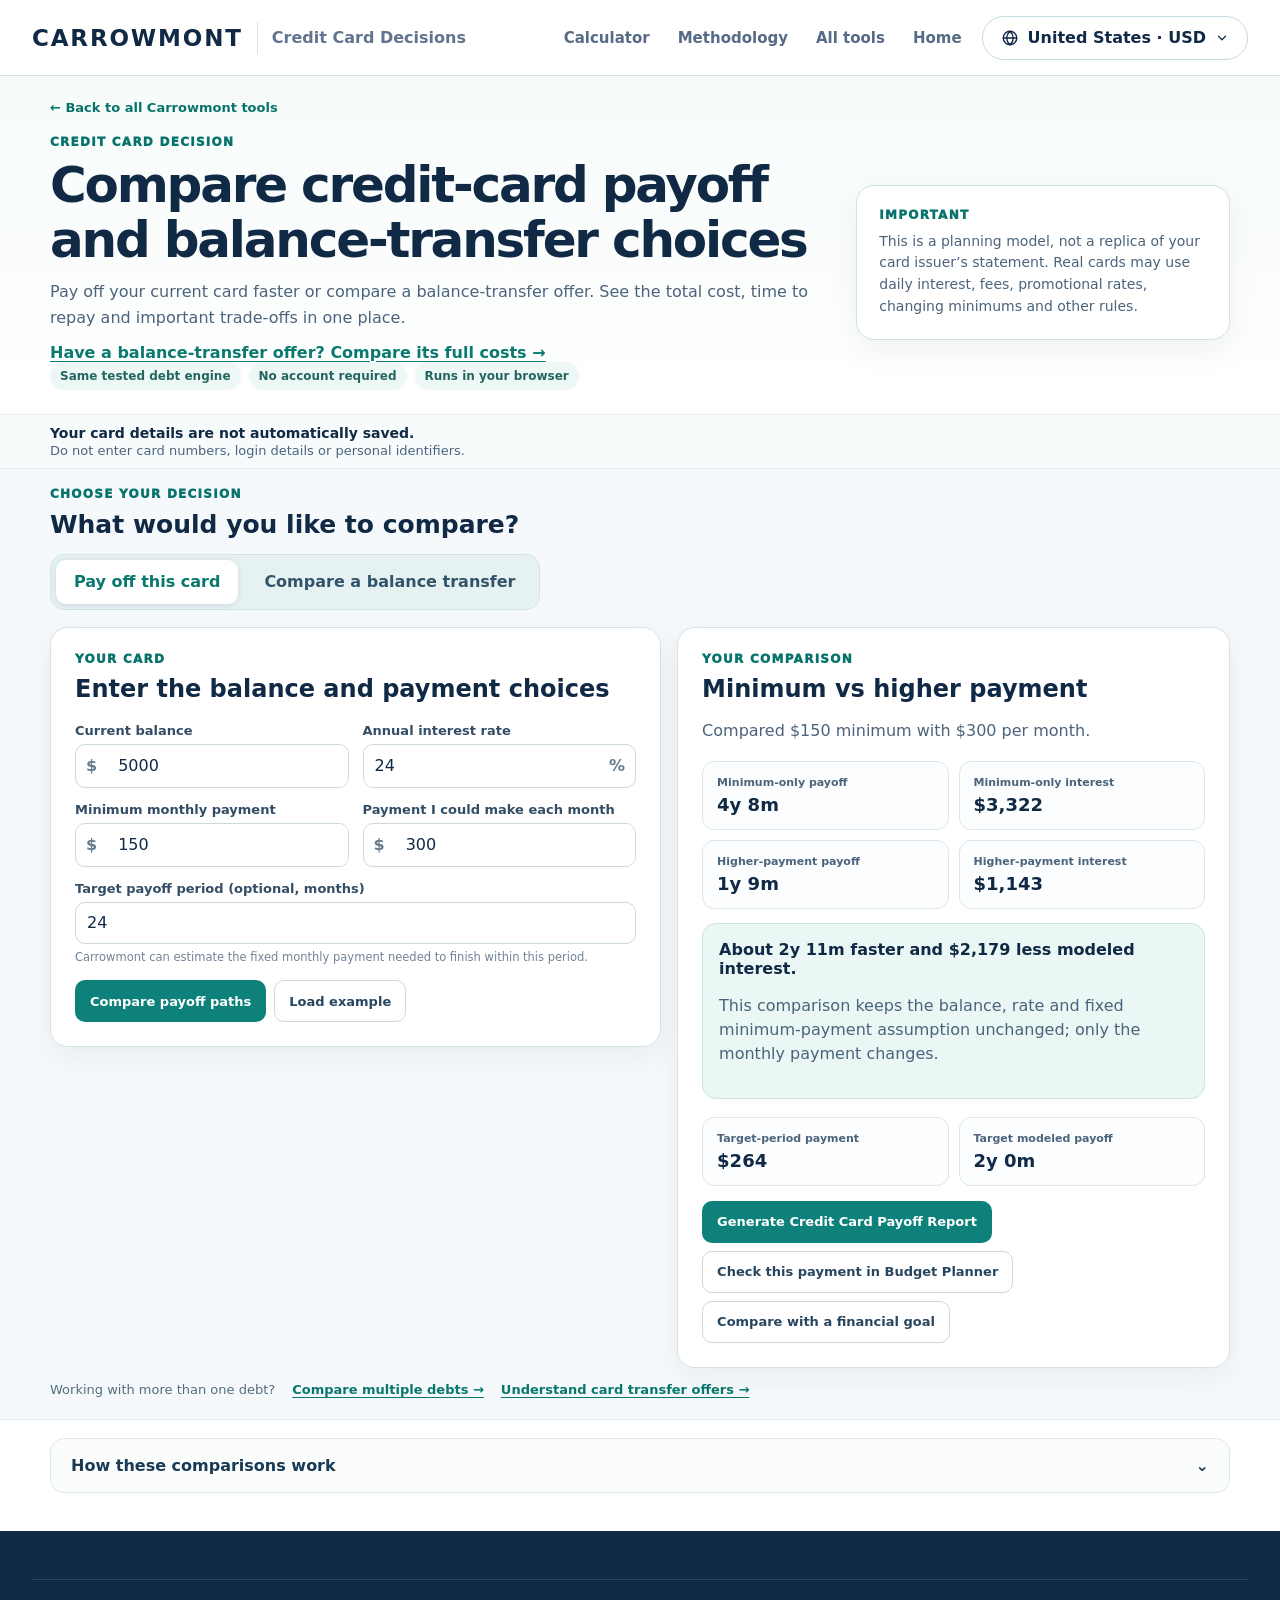
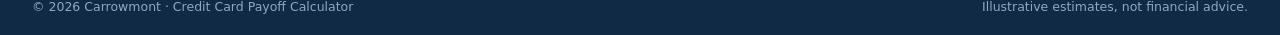
==== commit 21d53fb8: "Consolidate credit-card decision UI and contextual back link" ====
--- a/credit-card-payoff-calculator.html
+++ b/credit-card-payoff-calculator.html
@@ -1,12 +1,20 @@
-<!doctype html><html lang="en"><head><meta charset="utf-8"><meta name="viewport" content="width=device-width,initial-scale=1"><title>Credit Card Payoff Calculator | Compare Minimum vs Higher Payment | Carrowmont</title><meta name="description" content="Compare credit-card repayment choices and a balance transfer offer with fees, promotional APR and post-offer costs. Same monthly payment on both paths."><meta name="robots" content="index,follow"><link rel="canonical" href="https://carrowmont.com/budget-cash-flow-planner/credit-card-payoff-calculator.html"><link rel="icon" href="/favicon.svg" type="image/svg+xml"><meta name="theme-color" content="#0e827a"><link rel="stylesheet" href="styles.css?v=20261002.ss2"><link rel="stylesheet" href="credit-card-payoff-calculator.css?v=20261108.fre2d"><link rel="stylesheet" href="balance-transfer-decision.css?v=20261119-fre12b1"><script type="application/ld+json">{"@context":"https://schema.org","@type":"WebApplication","name":"Carrowmont Credit Card Payoff Calculator","url":"https://carrowmont.com/budget-cash-flow-planner/credit-card-payoff-calculator.html","applicationCategory":"FinanceApplication","operatingSystem":"Any","description":"Compare a fixed minimum-payment planning path with a higher fixed monthly credit-card payment and target payoff period."}</script></head><body>
-<header class="site-header"><div class="container header-inner"><div class="brand-cluster"><a class="brand" href="/">CARROWMONT</a><span class="brand-divider"></span><span class="product-label">Credit Card Payoff</span></div><div class="header-actions"><nav class="top-nav"><a href="#calculator">Calculator</a><a href="#methodology">Methodology</a><a href="/tools.html">All tools</a><a href="/">Home</a></nav><details class="locale-menu" id="localeMenu"><summary id="localeSummary"><span id="localeCurrent">India · INR</span></summary><div class="locale-popover"><h3>Country &amp; currency</h3><label>Country / region<select id="regionSelect"></select></label><label>Currency<select id="currencySelect"></select></label><div class="locale-note">Changing currency changes the unit and number format. It does not convert entered amounts.</div><button class="btn btn-primary btn-small" id="localeDone" type="button">Done</button></div></details></div></div></header>
-<main><section class="intro"><div class="container tool-breadcrumb"><a href="/tools.html">← Back to all Carrowmont tools</a></div><div class="container intro-grid"><div><div class="eyebrow">CREDIT CARD DECISION</div><h1>See what a higher monthly card payment could change</h1><p class="lede">Compare a fixed minimum-payment planning path with a higher payment, then estimate the payment needed for a target payoff period.</p><p class="bt-intro-link"><a href="#balance-transfer">Have a balance-transfer offer? Compare its full costs →</a></p><div class="chips"><span>Same tested debt engine</span><span>No account required</span><span>Runs in your browser</span></div></div><aside class="intro-card"><div class="eyebrow">IMPORTANT</div><p>This is a planning model, not a replica of your card issuer’s statement. Real cards may use daily interest, fees, promotional rates, changing minimums and other rules.</p></aside></div></section>
+<!doctype html><html lang="en"><head><meta charset="utf-8"><meta name="viewport" content="width=device-width,initial-scale=1"><title>Credit Card Payoff Calculator | Compare Minimum vs Higher Payment | Carrowmont</title><meta name="description" content="Compare credit-card repayment choices and a balance transfer offer with fees, promotional APR and post-offer costs. Same monthly payment on both paths."><meta name="robots" content="index,follow"><link rel="canonical" href="https://carrowmont.com/budget-cash-flow-planner/credit-card-payoff-calculator.html"><link rel="icon" href="/favicon.svg" type="image/svg+xml"><meta name="theme-color" content="#0e827a"><link rel="stylesheet" href="styles.css?v=20261002.ss2"><link rel="stylesheet" href="credit-card-payoff-calculator.css?v=20261120-fre12b1ux"><link rel="stylesheet" href="balance-transfer-decision.css?v=20261120-fre12b1ux"><link rel="stylesheet" href="credit-card-decision-ux.css?v=20261120-fre12b1ux"><script type="application/ld+json">{"@context":"https://schema.org","@type":"WebApplication","name":"Carrowmont Credit Card Payoff Calculator","url":"https://carrowmont.com/budget-cash-flow-planner/credit-card-payoff-calculator.html","applicationCategory":"FinanceApplication","operatingSystem":"Any","description":"Compare a fixed minimum-payment planning path with a higher fixed monthly credit-card payment and target payoff period."}</script></head><body>
+<header class="site-header"><div class="container header-inner"><div class="brand-cluster"><a class="brand" href="/" aria-label="Carrowmont home">CARROWMONT</a><span class="brand-divider" aria-hidden="true"></span><span class="product-label">Credit Card Decisions</span></div><div class="header-actions"><nav class="top-nav" aria-label="Tool navigation"><a href="#calculator">Calculator</a><a href="#methodology">Methodology</a><a href="/tools.html">All tools</a><a href="/">Home</a></nav><details class="locale-menu" id="localeMenu"><summary id="localeSummary" aria-label="Choose country and currency"><span class="locale-globe" aria-hidden="true"><svg viewBox="0 0 24 24"><circle cx="12" cy="12" r="9"/><path d="M3 12h18M12 3c3 3 4.5 6 4.5 9S15 18 12 21c-3-3-4.5-6-4.5-9S9 6 12 3z"/></svg></span><span id="localeCurrent">India · INR</span><span class="locale-chevron" aria-hidden="true"><svg viewBox="0 0 24 24"><path d="M6 9l6 6 6-6"/></svg></span></summary><div class="locale-popover"><h3>Country &amp; currency</h3><p>Choose the context that makes the numbers easiest to understand.</p><label>Country / region<select id="regionSelect"></select></label><label>Currency<select id="currencySelect"></select></label><div class="locale-note"><strong>Important:</strong> changing currency changes the unit and number format. It does not convert entered amounts using an exchange rate.</div><button class="btn btn-primary btn-small" id="localeDone" type="button">Done</button></div></details></div></div></header>
+<main><section class="intro"><div class="container tool-breadcrumb"><a href="/tools.html">← Back to all Carrowmont tools</a></div><div class="container intro-grid"><div><div class="eyebrow">CREDIT CARD DECISION</div><h1>Compare credit-card payoff and balance-transfer choices</h1><p class="lede">Pay off your current card faster or compare a balance-transfer offer. See the total cost, time to repay and important trade-offs in one place.</p><p class="bt-intro-link"><a href="#balance-transfer">Have a balance-transfer offer? Compare its full costs →</a></p><div class="chips"><span>Same tested debt engine</span><span>No account required</span><span>Runs in your browser</span></div></div><aside class="intro-card"><div class="eyebrow">IMPORTANT</div><p>This is a planning model, not a replica of your card issuer’s statement. Real cards may use daily interest, fees, promotional rates, changing minimums and other rules.</p></aside></div></section>
 <section class="privacy-strip"><div class="container privacy-inner"><div><strong>Your card details are not automatically saved.</strong><span>Do not enter card numbers, login details or personal identifiers.</span></div></div></section>
-<section class="cc-shell" id="calculator"><div class="container cc-grid"><section class="cc-card"><div class="eyebrow">YOUR CARD</div><h2>Enter the balance and payment choices</h2><div class="cc-fields"><label class="field"><span>Current balance</span><div class="money-input"><span class="currency-prefix">₹</span><input id="balance" type="number" min="0" step="100" value="5000"></div></label><label class="field"><span>Annual interest rate</span><div class="input-suffix"><input id="apr" type="number" min="0" step="0.01" value="24"><span>%</span></div></label><label class="field"><span>Minimum monthly payment</span><div class="money-input"><span class="currency-prefix">₹</span><input id="minimum" type="number" min="0" step="10" value="150"></div></label><label class="field"><span>Payment I could make each month</span><div class="money-input"><span class="currency-prefix">₹</span><input id="planned" type="number" min="0" step="10" value="300"></div></label><label class="field wide"><span>Target payoff period (optional, months)</span><input id="targetMonths" type="number" min="1" max="600" step="1" value="24"><small>Carrowmont can estimate the fixed monthly payment needed to finish within this period.</small></label></div><div id="warning" class="cc-warning" hidden></div><div class="cc-actions"><button class="btn btn-primary" id="calculateBtn" type="button">Compare payoff paths</button><button class="btn btn-secondary" id="exampleBtn" type="button">Load example</button><a class="btn btn-secondary" href="/budget-cash-flow-planner/debt-payoff-calculator.html">Compare multiple debts</a></div></section><aside class="cc-card"><div class="eyebrow">YOUR COMPARISON</div><h2>Minimum vs higher payment</h2><p id="lead">Enter your numbers and calculate.</p><div class="cc-results"><div><span>Minimum-only payoff</span><strong id="minimumMonths">—</strong></div><div><span>Minimum-only interest</span><strong id="minimumInterest">—</strong></div><div><span>Higher-payment payoff</span><strong id="plannedMonths">—</strong></div><div><span>Higher-payment interest</span><strong id="plannedInterest">—</strong></div></div><div class="cc-highlight"><strong id="savedHeadline">Your modeled saving will appear here.</strong><p id="savedText"></p></div><div class="cc-results"><div><span>Target-period payment</span><strong id="targetPayment">—</strong></div><div><span>Target modeled payoff</span><strong id="targetResult">—</strong></div></div><div class="cc-actions"><button class="btn btn-primary" id="reportBtn" type="button">Generate Credit Card Payoff Report</button><a class="btn btn-secondary" href="/budget-cash-flow-planner/">Check this payment in Budget Planner</a><a class="btn btn-secondary" href="/goal-planner/">Compare with a financial goal</a></div></aside></div></section>
-<section class="cc-method" id="methodology"><div class="container"><div class="eyebrow">METHODOLOGY</div><h2>How this comparison works</h2><div class="cc-method-grid"><div><strong>One deterministic debt engine</strong><span>The calculation reuses Carrowmont’s existing Debt Payoff Core for the single-card schedule. Batch 2D does not introduce competing debt mathematics.</span></div><div><strong>Fixed payment planning model</strong><span>The entered minimum is treated as a fixed monthly planning payment. Real issuer minimums can change as balances, fees and statement rules change.</span></div><div><strong>Target payment is solved, not guessed</strong><span>Carrowmont repeatedly runs the same deterministic payoff engine to find a payment that finishes within the target number of months.</span></div></div></div></section>
-<details id="balance-transfer" class="bt-expand">
-<summary><span><strong>Credit-card balance transfer comparison</strong><small>Compare fees, promotional rates, post-offer costs and the same monthly payment on both paths</small></span><span aria-hidden="true">⌄</span></summary>
-<section class="cc-shell bt-shell" id="comparison"><div class="container cc-grid">
+<section class="cc-mode-selector" id="calculator" aria-label="Choose a credit-card comparison">
+  <div class="container">
+    <div class="cc-mode-header"><div class="eyebrow">CHOOSE YOUR DECISION</div><h2>What would you like to compare?</h2></div>
+    <div class="cc-mode-tabs" role="tablist" aria-label="Credit-card decision">
+      <button type="button" id="tab-payoff" role="tab" aria-selected="true" aria-controls="payoff" tabindex="0" data-cc-mode="payoff">Pay off this card</button>
+      <button type="button" id="tab-transfer" role="tab" aria-selected="false" aria-controls="balance-transfer" tabindex="-1" data-cc-mode="transfer">Compare a balance transfer</button>
+    </div>
+  </div>
+</section>
+<section class="cc-shell cc-decision-panel" id="payoff" role="tabpanel" aria-labelledby="tab-payoff"><div class="container cc-grid"><section class="cc-card"><div class="eyebrow">YOUR CARD</div><h2>Enter the balance and payment choices</h2><div class="cc-fields"><label class="field"><span>Current balance</span><div class="money-input"><span class="currency-prefix">₹</span><input id="balance" type="number" min="0" step="100" value="5000"></div></label><label class="field"><span>Annual interest rate</span><div class="input-suffix"><input id="apr" type="number" min="0" step="0.01" value="24"><span>%</span></div></label><label class="field"><span>Minimum monthly payment</span><div class="money-input"><span class="currency-prefix">₹</span><input id="minimum" type="number" min="0" step="10" value="150"></div></label><label class="field"><span>Payment I could make each month</span><div class="money-input"><span class="currency-prefix">₹</span><input id="planned" type="number" min="0" step="10" value="300"></div></label><label class="field wide"><span>Target payoff period (optional, months)</span><input id="targetMonths" type="number" min="1" max="600" step="1" value="24"><small>Carrowmont can estimate the fixed monthly payment needed to finish within this period.</small></label></div><div id="warning" class="cc-warning" hidden></div><div class="cc-actions"><button class="btn btn-primary" id="calculateBtn" type="button">Compare payoff paths</button><button class="btn btn-secondary" id="exampleBtn" type="button">Load example</button></div></section><aside class="cc-card"><div class="eyebrow">YOUR COMPARISON</div><h2>Minimum vs higher payment</h2><p id="lead">Enter your numbers and calculate.</p><div class="cc-results"><div><span>Minimum-only payoff</span><strong id="minimumMonths">—</strong></div><div><span>Minimum-only interest</span><strong id="minimumInterest">—</strong></div><div><span>Higher-payment payoff</span><strong id="plannedMonths">—</strong></div><div><span>Higher-payment interest</span><strong id="plannedInterest">—</strong></div></div><div class="cc-highlight"><strong id="savedHeadline">Your modeled saving will appear here.</strong><p id="savedText"></p></div><div class="cc-results"><div><span>Target-period payment</span><strong id="targetPayment">—</strong></div><div><span>Target modeled payoff</span><strong id="targetResult">—</strong></div></div><div class="cc-actions"><button class="btn btn-primary" id="reportBtn" type="button">Generate Credit Card Payoff Report</button><a class="btn btn-secondary" href="/budget-cash-flow-planner/">Check this payment in Budget Planner</a><a class="btn btn-secondary" href="/goal-planner/">Compare with a financial goal</a></div></aside></div>
+<div class="container cc-related-links" aria-label="Related financial tools"><span>Working with more than one debt?</span> <a href="/budget-cash-flow-planner/debt-payoff-calculator.html?from=credit-card">Compare multiple debts →</a> <a href="/balance-transfer-credit-card.html">Understand card transfer offers →</a></div>
+</section>
+<section class="cc-shell bt-shell cc-decision-panel" id="balance-transfer" role="tabpanel" aria-labelledby="tab-transfer" hidden><div class="container cc-grid">
 <section class="cc-card bt-input-card" aria-labelledby="btInputHeading"><div class="eyebrow">YOUR COMPARISON</div><h2 id="btInputHeading">Enter the two sets of terms</h2><p>Use the amounts from your own statement or offer. The starting values below are an example, not a typical rate for your country.</p>
 <form id="btForm" novalidate>
 <fieldset class="bt-fieldset"><legend>Current credit card</legend><div class="cc-fields">
@@ -24,7 +32,7 @@
 </div></fieldset>
 <div class="bt-actions"><button class="btn btn-primary" id="btCompare" type="submit">Compare both paths</button><button class="btn btn-secondary" id="btExample" type="button">Load example</button></div><p id="btError" class="cc-warning" role="alert" hidden></p>
 </form></section>
-<aside class="cc-card bt-outcome-card" aria-labelledby="btResultHeading"><div class="eyebrow">WHAT THE NUMBERS SUGGEST</div><h2 id="btResultHeading">Is the transfer worth testing?</h2><p class="bt-summary" id="btSummary" role="status" aria-live="polite">Enter your values and compare both paths.</p>
+<aside class="cc-card bt-outcome-card" aria-labelledby="btResultHeading"><div class="eyebrow">WHAT THE NUMBERS SUGGEST</div><h2 id="btResultHeading">Is the transfer worth testing?</h2><p class="bt-summary" id="btSummary" role="status" aria-live="polite">Enter your values and compare both paths.</p><p id="btCaution" class="bt-caution" hidden></p>
 <div class="bt-summary-amount"><span>Modeled difference in total outlay</span><strong id="btSavings">—</strong><small id="btSavingsDetail">Positive means the transfer costs less; negative means it costs more.</small></div>
 <div class="bt-comparison-grid" role="group" aria-label="Side-by-side payoff comparison">
 <div class="bt-path"><strong>Keep current card</strong><dl><dt>Interest</dt><dd id="btOldInterest">—</dd><dt>Months to repay</dt><dd id="btOldMonths">—</dd><dt>Total paid</dt><dd id="btOldTotal">—</dd></dl></div>
@@ -34,11 +42,17 @@
 <div id="btWarnings" class="bt-warnings" aria-live="polite"></div>
 <a class="btn btn-secondary bt-follow-link" href="/balance-transfer-credit-card.html">Understand fees, risks and the offer terms →</a>
 </aside></div></section>
-<section class="cc-method bt-method" id="methodology"><div class="container"><div class="eyebrow">HOW THIS WORKS</div><h2>What this comparison includes — and what it does not</h2><div class="cc-method-grid"><div><strong>Same monthly payment</strong><span>The current-card path uses Carrowmont's existing tested Debt Payoff Core. The transferred path uses the same monthly timing with its promotional and later APR.</span></div><div><strong>Fee and rate changes included</strong><span>Percentage and fixed transfer fees are combined. Choose whether the fee is added to the transferred balance or paid in cash upfront. Both count toward the total cost.</span></div><div><strong>Month-by-month planning model</strong><span>Monthly interest is calculated as outstanding balance × annual APR / 12 before each payment. Rates are held fixed within each stated period; a promotional offer expires after the entered number of months.</span></div></div>
+<section id="methodology" class="cc-method-wrap">
+ <div class="container"><details class="cc-method-details">
+  <summary>How these comparisons work <span aria-hidden="true">⌄</span></summary>
+  <div class="cc-method-content"><section class="cc-method" data-for-mode="payoff" id="payoff-methodology"><div class="container"><div class="eyebrow">METHODOLOGY</div><h2>How this comparison works</h2><div class="cc-method-grid"><div><strong>One deterministic debt engine</strong><span>The calculation reuses Carrowmont’s existing Debt Payoff Core for the single-card schedule. This comparison does not invent a second way to calculate repayment costs.</span></div><div><strong>Fixed payment planning model</strong><span>The entered minimum is treated as a fixed monthly planning payment. Real issuer minimums can change as balances, fees and statement rules change.</span></div><div><strong>Target payment is solved, not guessed</strong><span>Carrowmont repeatedly runs the same deterministic payoff engine to find a payment that finishes within the target number of months.</span></div></div></div></section>
+<section class="cc-method bt-method" data-for-mode="transfer" id="transfer-methodology" hidden><div class="container"><div class="eyebrow">HOW THIS WORKS</div><h2>What this comparison includes — and what it does not</h2><div class="cc-method-grid"><div><strong>Same monthly payment</strong><span>The current-card path uses Carrowmont's existing tested Debt Payoff Core. The transferred path uses the same monthly timing with its promotional and later APR.</span></div><div><strong>Fee and rate changes included</strong><span>Percentage and fixed transfer fees are combined. Choose whether the fee is added to the transferred balance or paid in cash upfront. Both count toward the total cost.</span></div><div><strong>Month-by-month planning model</strong><span>Monthly interest is calculated as outstanding balance × annual APR / 12 before each payment. Rates are held fixed within each stated period; a promotional offer expires after the entered number of months.</span></div></div>
 <div class="bt-notes"><p><strong>Important limitations:</strong> This is not a card statement or product quote. Daily interest, issuer minimums, grace periods, taxes, late fees, purchase APR, new spending, credit-limit restrictions, offer termination, payment allocation and changes to variable rates are excluded. Results may differ materially from actual statements. If either path has not repaid within 50 years, Carrowmont does not present a misleading savings comparison.</p><p><strong>Before applying:</strong> Confirm the full transfer amount including the fee fits the offered limit, read provider terms, and check whether the payment required before the promotion ends fits your budget. A lower monthly payment alone does not establish savings.</p><p><strong>Continue:</strong> <a href="/balance-transfer-credit-card.html">Read the full balance-transfer guide</a> · <a href="/budget-cash-flow-planner/credit-card-payoff-calculator.html">Credit Card Payoff Calculator</a> · <a href="/budget-cash-flow-planner/">Budget &amp; Cash Flow Planner</a>.</p></div>
 </div></section>
-</details>
+</div>
+ </details></div>
+</section>
 </main>
 <footer class="site-footer"><div class="container footer-bottom"><span>© 2026 Carrowmont · Credit Card Payoff Calculator</span><span>Illustrative estimates, not financial advice.</span></div></footer>
-<script src="locale.js?v=20261001.1"></script><script src="pdf-export.js?v=20261001.1"></script><script src="shared-plan-state.js" data-carrowmont-tool="budget-cash-flow-planner"></script><script src="debt-payoff-core.js?v=20261014.debt1"></script><script src="credit-card-payoff-core.js?v=20261108.fre2d"></script><script src="credit-card-payoff-pdf-renderer.js?v=20261108.fre2d"></script><script src="/assets/account/carrowmont-plan-save.js?v=20261115-fre8k"></script><script src="credit-card-payoff-calculator.js?v=20261112-b8b2"></script><script src="balance-transfer-decision-core.js?v=20261119-fre12b1"></script><script src="balance-transfer-decision.js?v=20261119-fre12b1"></script><script src="analytics.js?v=20261031-cfwa1" data-carrowmont-tool="credit_card_payoff_calculator" data-track-tool-open="true"></script><script src="/assets/trust/carrowmont-trust.js?v=20261116-fre9" data-cm-trust-auto></script>
+<script src="locale.js?v=20261001.1"></script><script src="pdf-export.js?v=20261001.1"></script><script src="shared-plan-state.js" data-carrowmont-tool="budget-cash-flow-planner"></script><script src="debt-payoff-core.js?v=20261014.debt1"></script><script src="credit-card-payoff-core.js?v=20261108.fre2d"></script><script src="credit-card-payoff-pdf-renderer.js?v=20261108.fre2d"></script><script src="/assets/account/carrowmont-plan-save.js?v=20261115-fre8k"></script><script src="credit-card-payoff-calculator.js?v=20261112-b8b2"></script><script src="balance-transfer-decision-core.js?v=20261119-fre12b1"></script><script src="balance-transfer-decision.js?v=20261120-fre12b1ux"></script><script src="credit-card-decision-ux.js?v=20261120-fre12b1ux"></script><script src="analytics.js?v=20261031-cfwa1" data-carrowmont-tool="credit_card_payoff_calculator" data-track-tool-open="true"></script><script src="/assets/trust/carrowmont-trust.js?v=20261116-fre9" data-cm-trust-auto></script>
 </body></html>
--- a/credit-card-decision-ux.css
+++ b/credit-card-decision-ux.css
@@ -0,0 +1,68 @@
+/* Carrowmont Credit Card Decisions. Reuses the approved tool typography, locale and card styling. */
+#localeSummary{min-height:42px;border-radius:999px;gap:9px;padding:9px 15px}
+.cc-mode-selector{padding:18px 0 0;background:var(--bg);scroll-margin-top:90px}
+.cc-mode-header{margin-bottom:14px}
+.cc-mode-header h2{margin:0;font-size:clamp(19px,2.2vw,25px);line-height:1.2}
+.cc-mode-tabs{display:flex;gap:8px;padding:5px;background:#e6f2f2;border:1px solid #d4e5e6;border-radius:14px;width:max-content;max-width:100%}
+.cc-mode-tabs [role="tab"]{appearance:none;border:0;border-radius:10px;min-height:44px;padding:10px 18px;background:transparent;color:#31546a;cursor:pointer;font-weight:850;text-align:center}
+.cc-mode-tabs [role="tab"][aria-selected="true"]{background:#fff;color:#08786e;box-shadow:0 1px 7px rgba(16,41,69,.12)}
+.cc-mode-tabs [role="tab"]:focus-visible{outline:3px solid #56aca4;outline-offset:2px}
+.cc-decision-panel{padding-top:17px;padding-bottom:22px;scroll-margin-top:96px}
+.cc-decision-panel[hidden],.cc-method[hidden]{display:none!important}
+.cc-decision-panel .cc-card{min-width:0}
+.cc-decision-panel .cc-grid{gap:16px}
+.cc-decision-panel .cc-actions{margin-top:15px;gap:8px}
+.cc-decision-panel .cc-actions .btn{font-size:13px}
+.cc-related-links{display:flex;align-items:center;flex-wrap:wrap;gap:8px 17px;padding-top:14px;font-size:13px;color:#536e7d}
+.cc-related-links a{color:#08776e;font-weight:850;text-underline-offset:3px}
+.cc-method-wrap{background:#fff;border-top:1px solid #dfebee;padding:18px 0 38px;scroll-margin-top:94px}
+.cc-method-details{border:1px solid #dbe7eb;border-radius:14px;overflow:hidden;background:#fbfdfd}
+.cc-method-details>summary{display:flex;justify-content:space-between;gap:12px;align-items:center;padding:17px 20px;cursor:pointer;list-style:none;font-size:16px;font-weight:850;color:#183a55}
+.cc-method-details>summary::-webkit-details-marker{display:none}
+.cc-method-content{border-top:1px solid #e0e9ed;padding:8px 0}
+.cc-method-content .cc-method{padding:16px 0 20px;background:transparent}
+.cc-method-content .cc-method h2{margin:0 0 16px;font-size:21px}
+.cc-method-grid>div{background:#fff}
+.bt-shell{background:var(--bg)}
+.bt-input-card .cc-fields{gap:12px;margin-top:8px}
+.bt-fieldset{margin-top:10px;padding:13px 0 7px}
+.bt-fieldset legend{font-size:14px}
+.bt-summary-amount{margin-top:11px}
+.bt-promobox{margin-top:12px}
+.bt-caution{margin-top:10px;border-left:3px solid #b47a27;padding:8px 12px;background:#fff8eb;color:#6d4a1b!important;font-size:13px;line-height:1.45}
+.intro{padding-top:24px;padding-bottom:24px}
+.intro h1{font-size:clamp(32px,4vw,50px);line-height:1.09}
+.intro .lede{font-size:16px;margin:12px 0}
+.privacy-inner{padding:10px 0}
+/* Preserve the choice and conclusion together, not both whole calculators stacked. */
+@media(max-width:900px){
+ .cc-decision-panel .cc-grid{grid-template-columns:minmax(0,1fr)}
+ .cc-method-details>summary{padding:15px}
+}
+@media(max-width:650px){
+ .cc-mode-selector{padding-top:13px}
+ .cc-mode-tabs{width:100%;gap:4px}
+ .cc-mode-tabs [role="tab"]{flex:1;min-width:0;padding:10px 7px;font-size:12.5px}
+ .cc-decision-panel .cc-card{padding:16px}
+ .intro{padding:17px 0 20px}
+ .intro h1{font-size:clamp(30px,8.3vw,39px)}
+ .intro-card{padding:16px}
+ .cc-decision-panel .cc-actions .btn{flex:1 1 140px}
+ .cc-related-links{font-size:12px;line-height:1.6}
+ .bt-summary-amount strong{font-size:24px}
+ .bt-promobox{padding:12px}
+}
+@media print{
+ @page{margin:12mm}
+ html{scroll-behavior:auto}
+ .site-header,.intro,.privacy-strip,.cc-mode-selector,.cc-related-links,.site-footer,.cc-method-wrap,.bt-actions,.cc-actions,.bt-follow-link{display:none!important}
+ .cc-decision-panel{display:block;break-before:auto;padding:0;background:#fff}
+ .cc-decision-panel[hidden],.cc-method[hidden]{display:none!important}
+ .cc-decision-panel .cc-grid{display:block}
+ .cc-card,.bt-promobox,.bt-summary-amount{box-shadow:none!important;break-inside:auto;border-color:#cddde2}
+ .cc-card{padding:12px!important;margin:0 0 12px}
+ .cc-fields{grid-template-columns:repeat(2,minmax(0,1fr))}
+ .cc-fields .wide{grid-column:1/-1}
+ .cc-results,.bt-comparison-grid{grid-template-columns:repeat(2,minmax(0,1fr))}
+ body{background:#fff;color:#102945}
+}
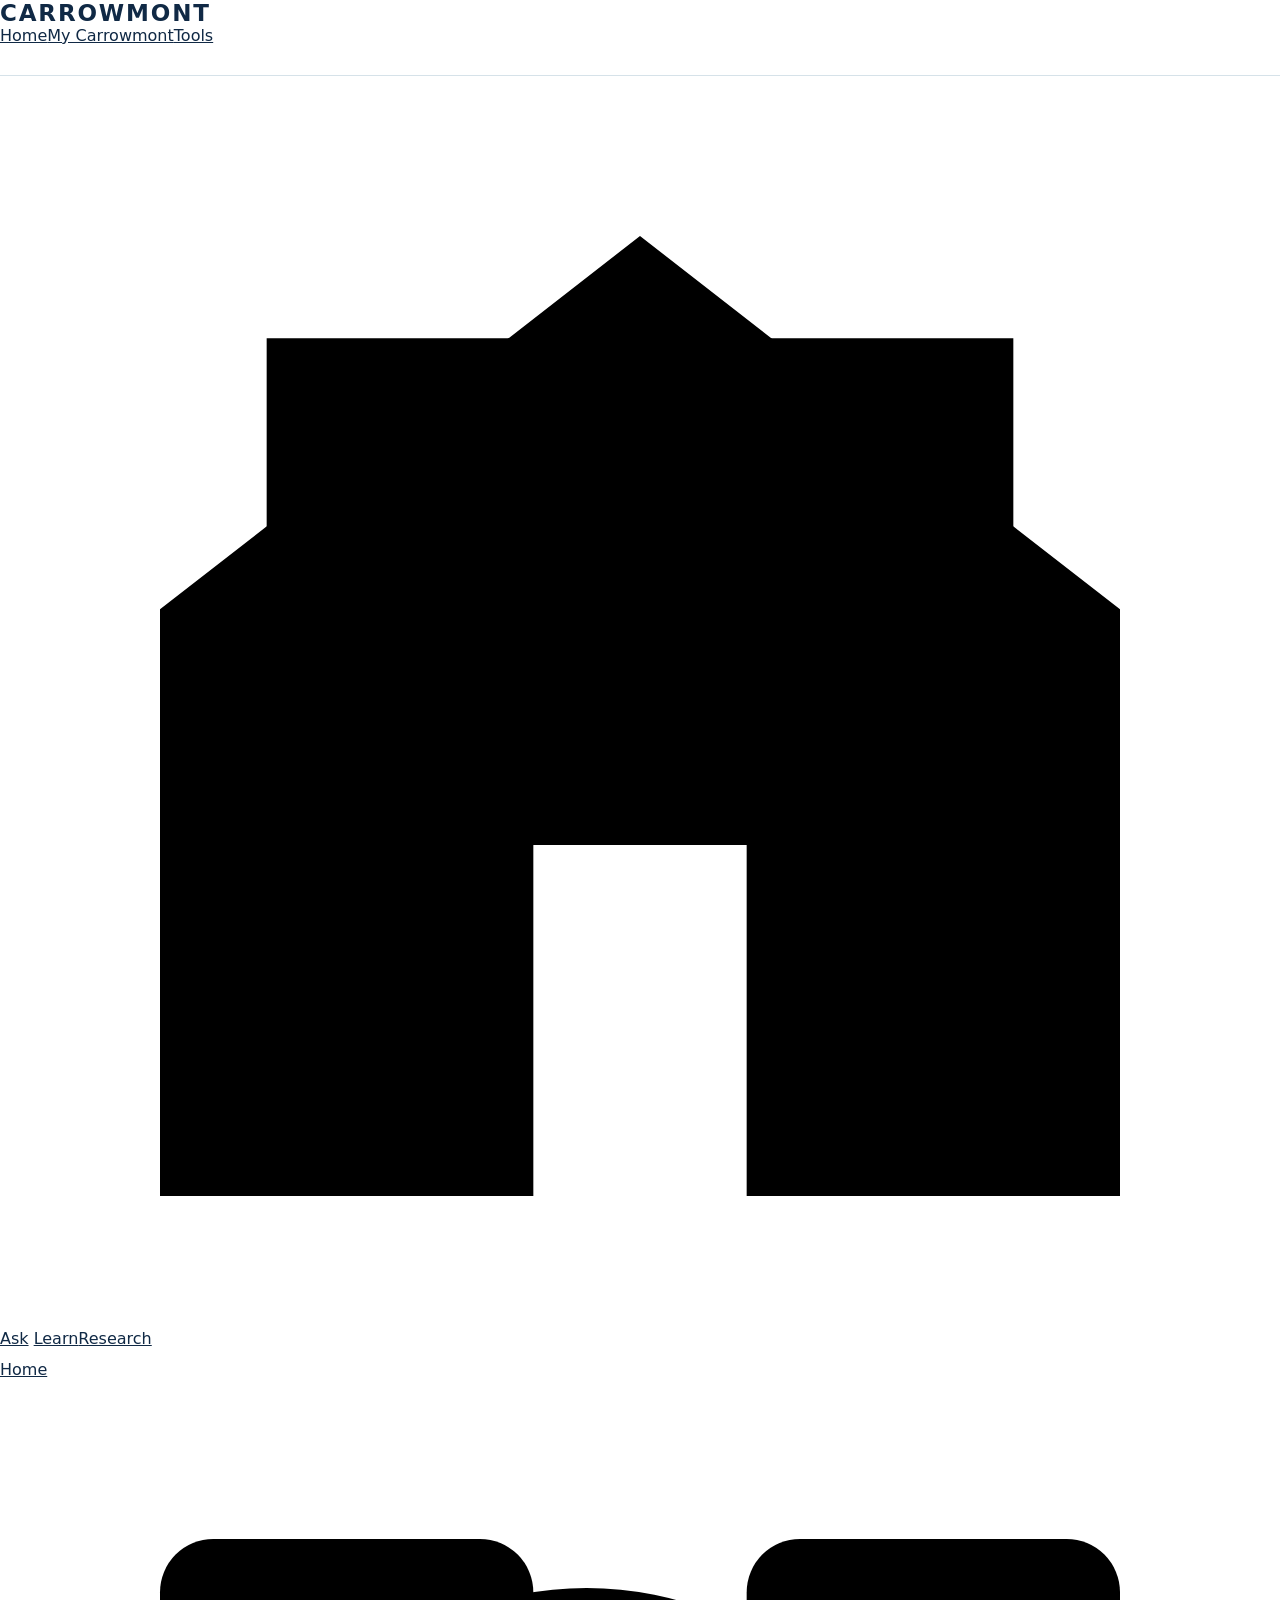
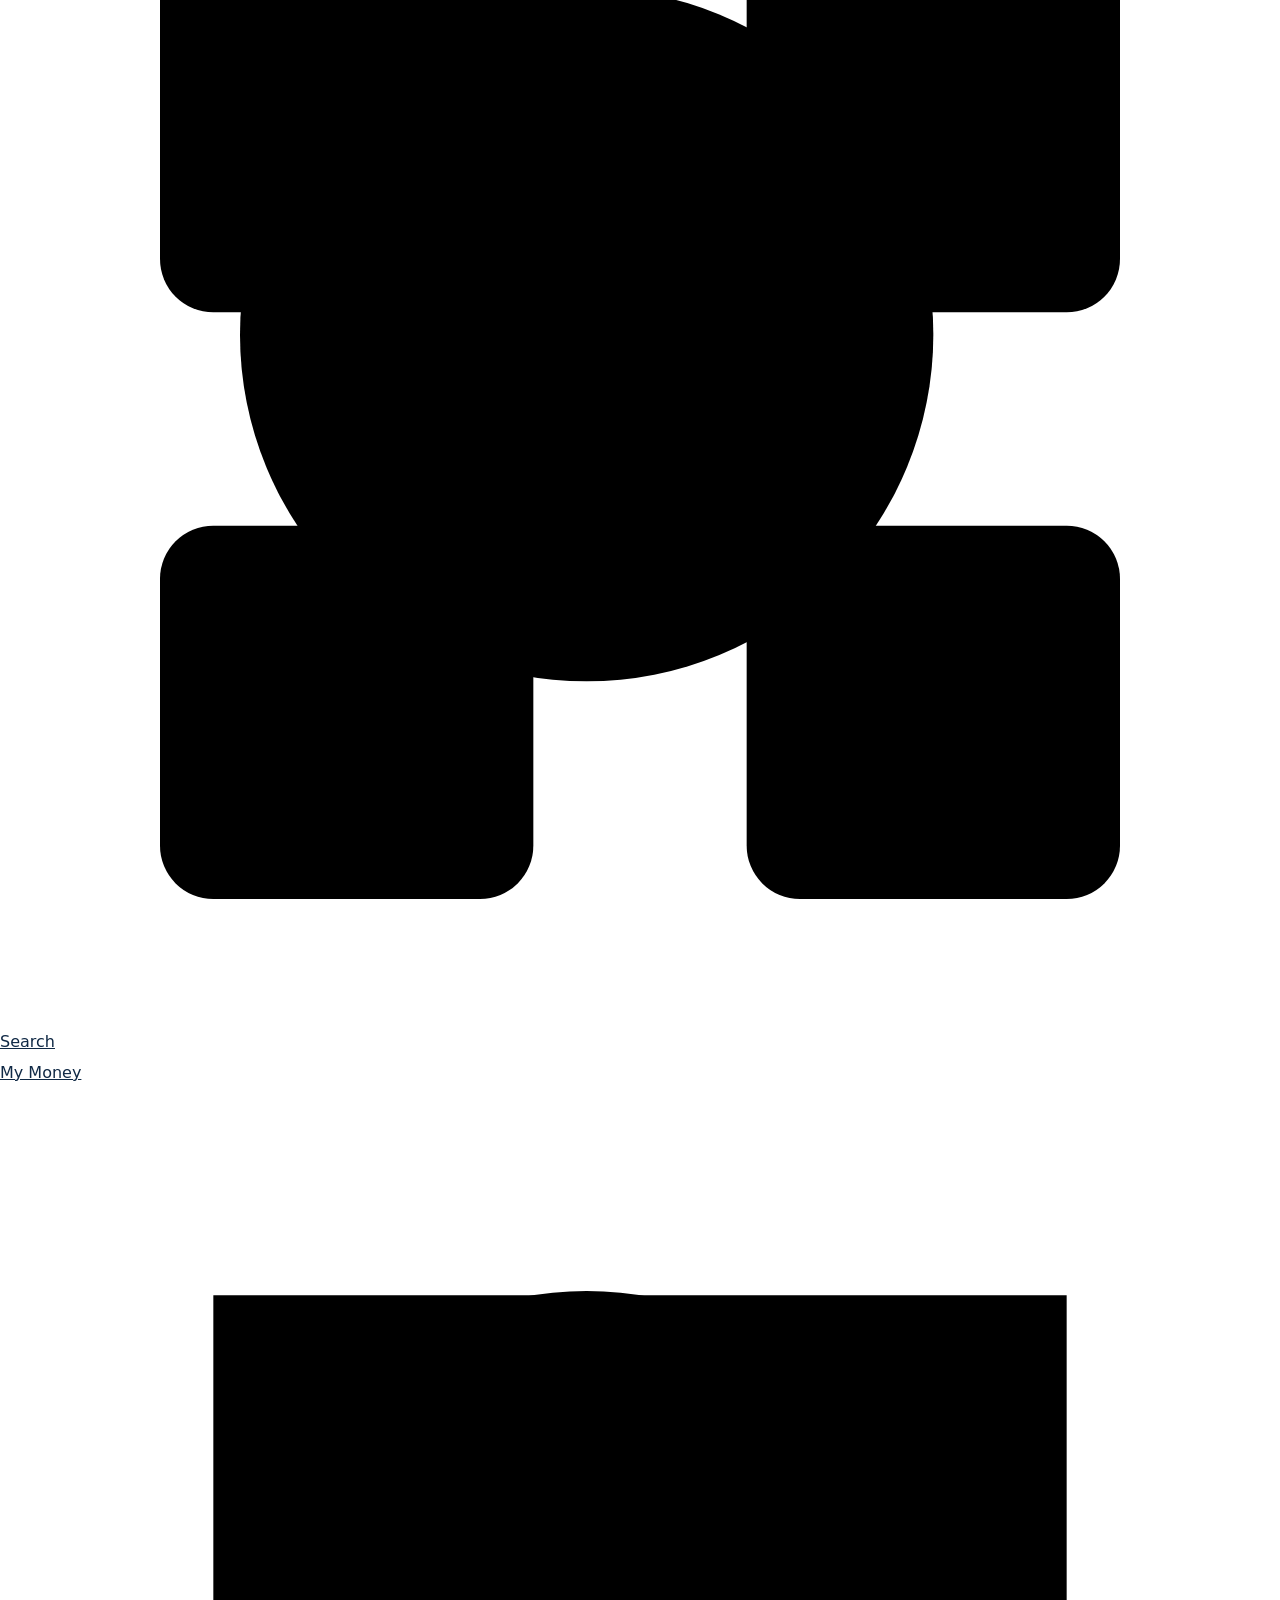
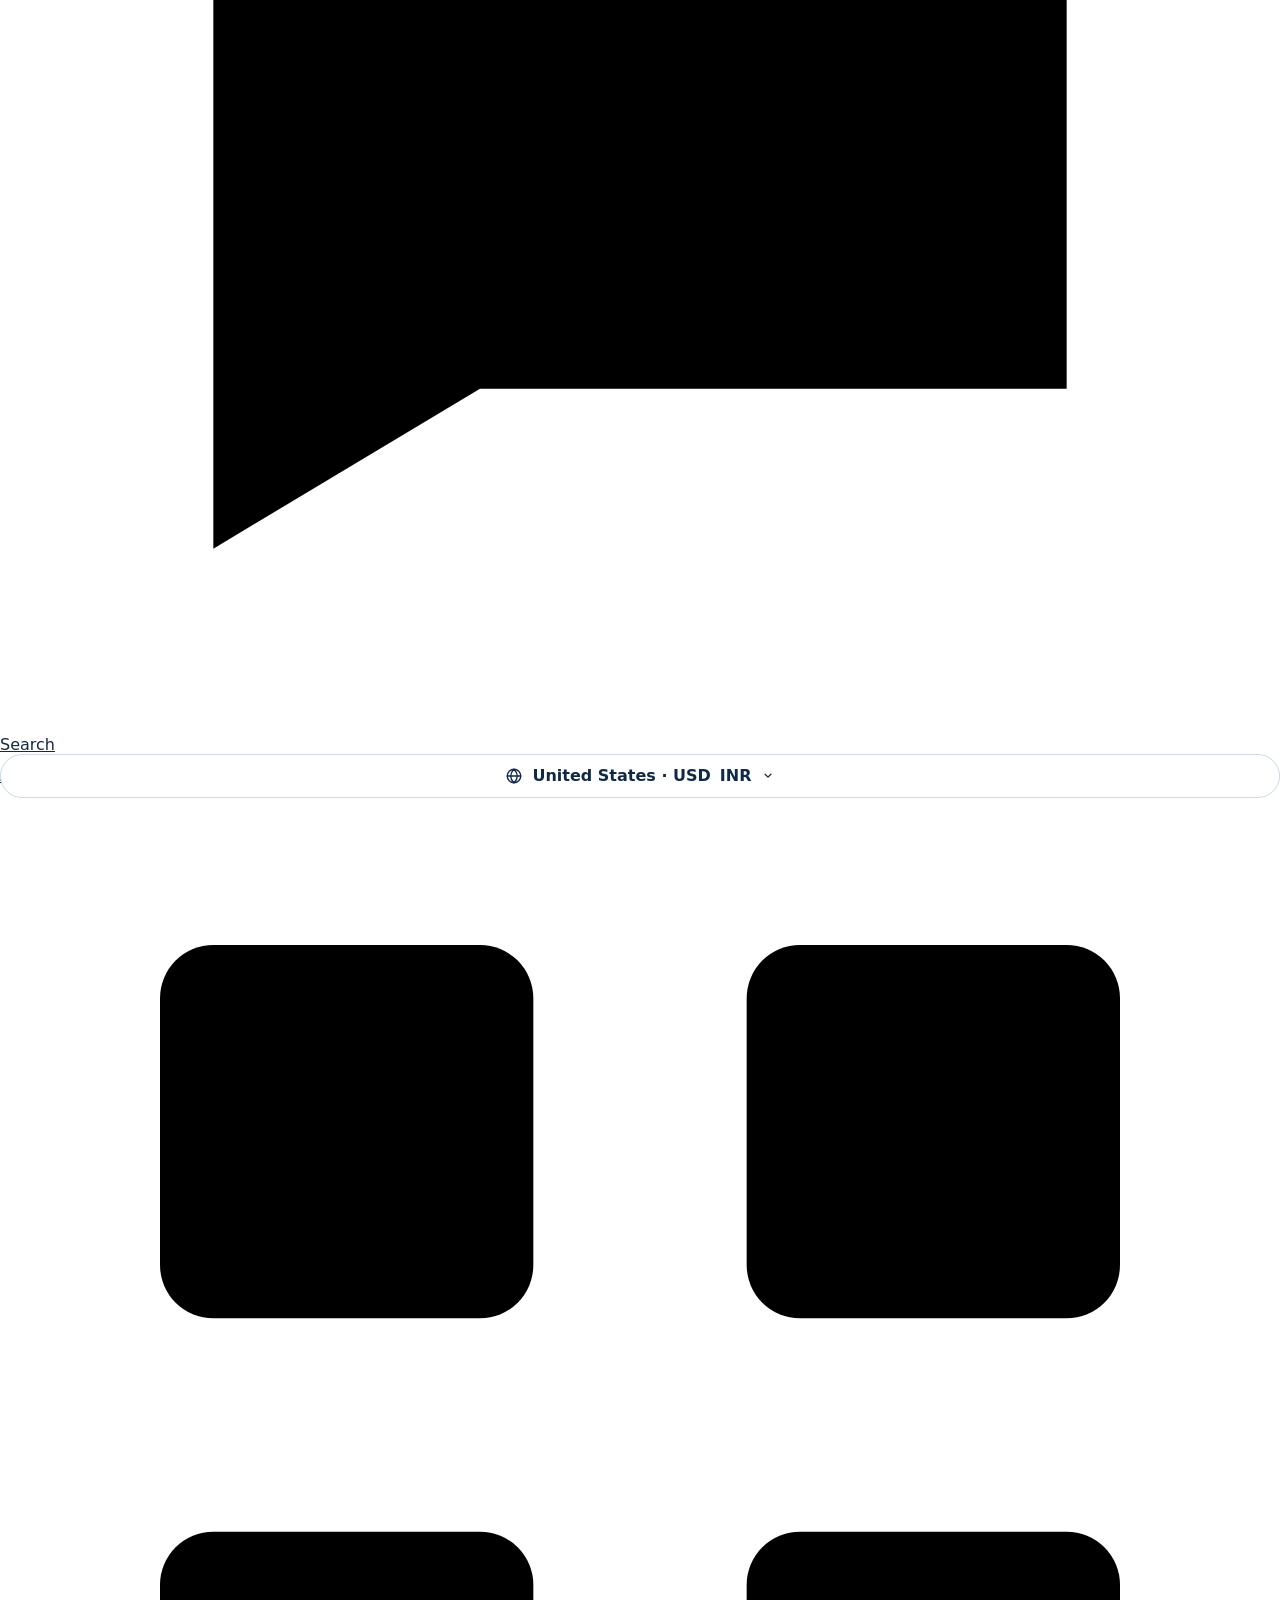
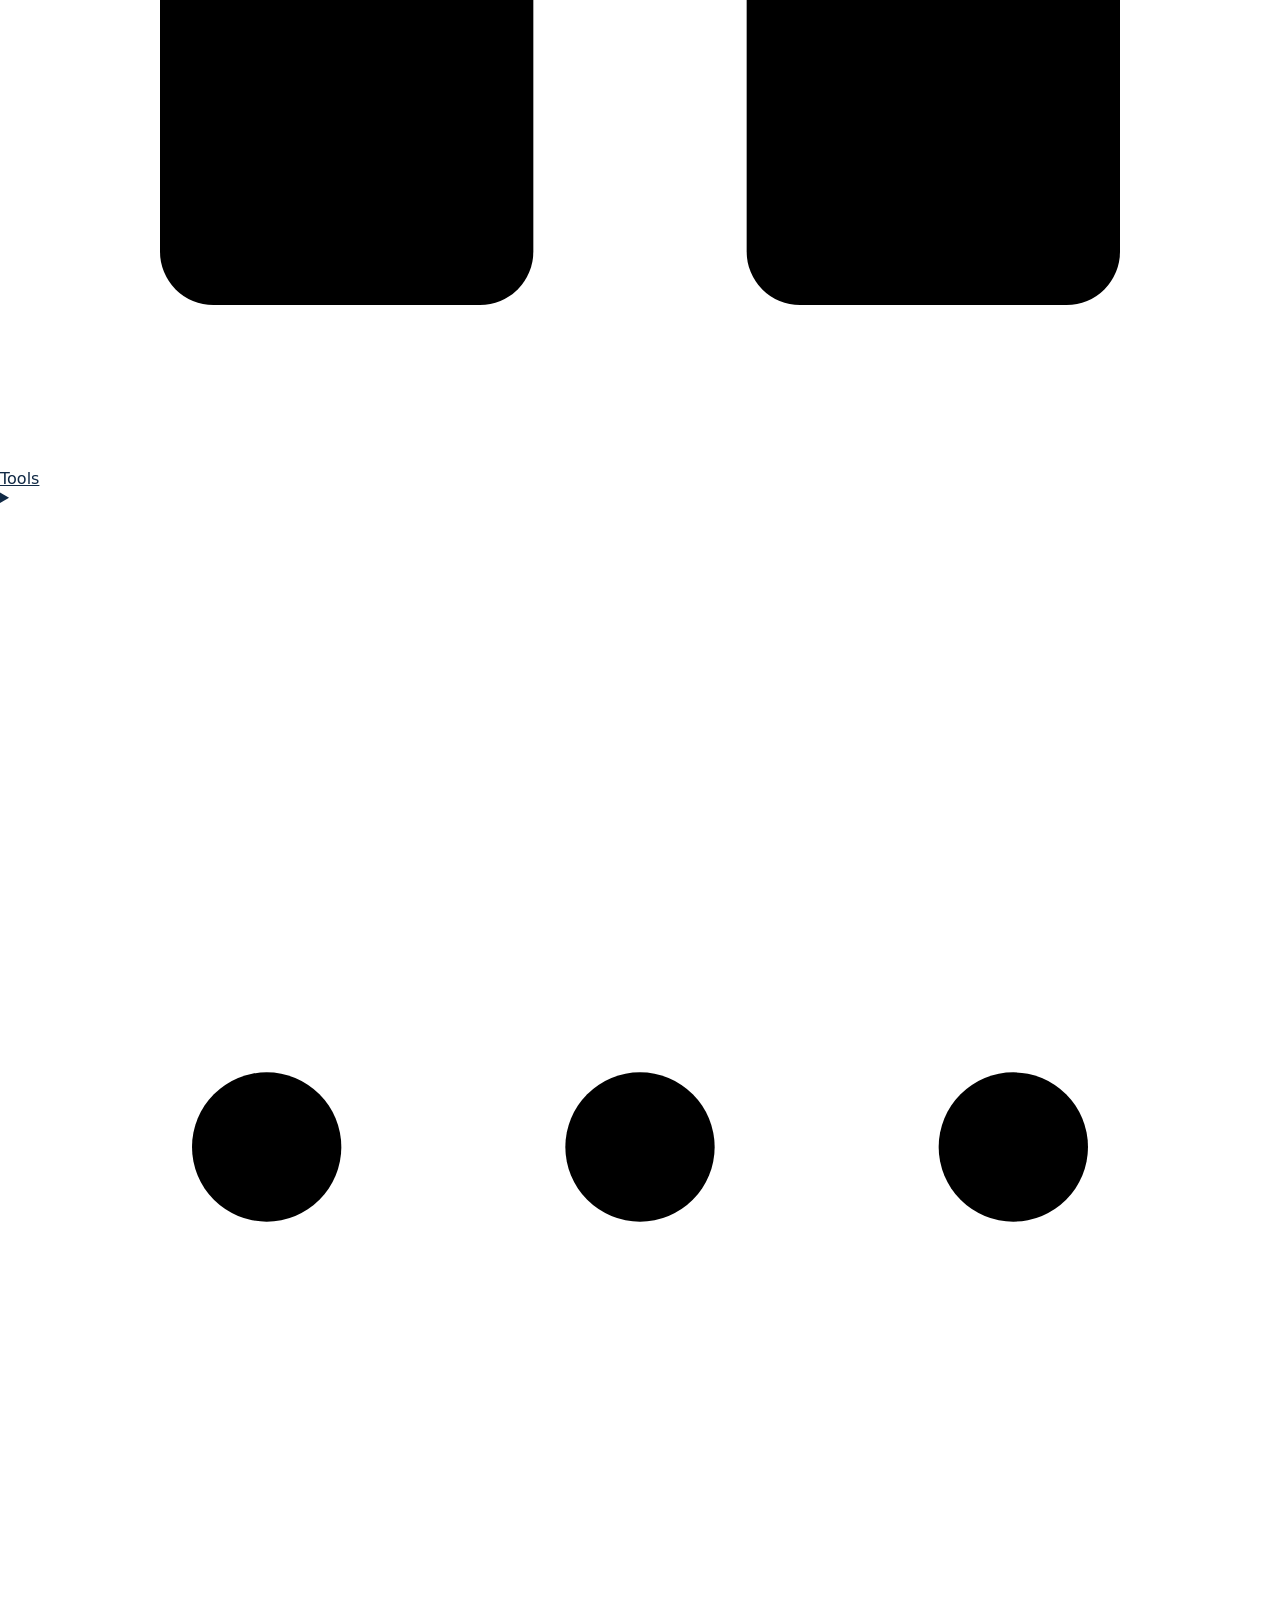
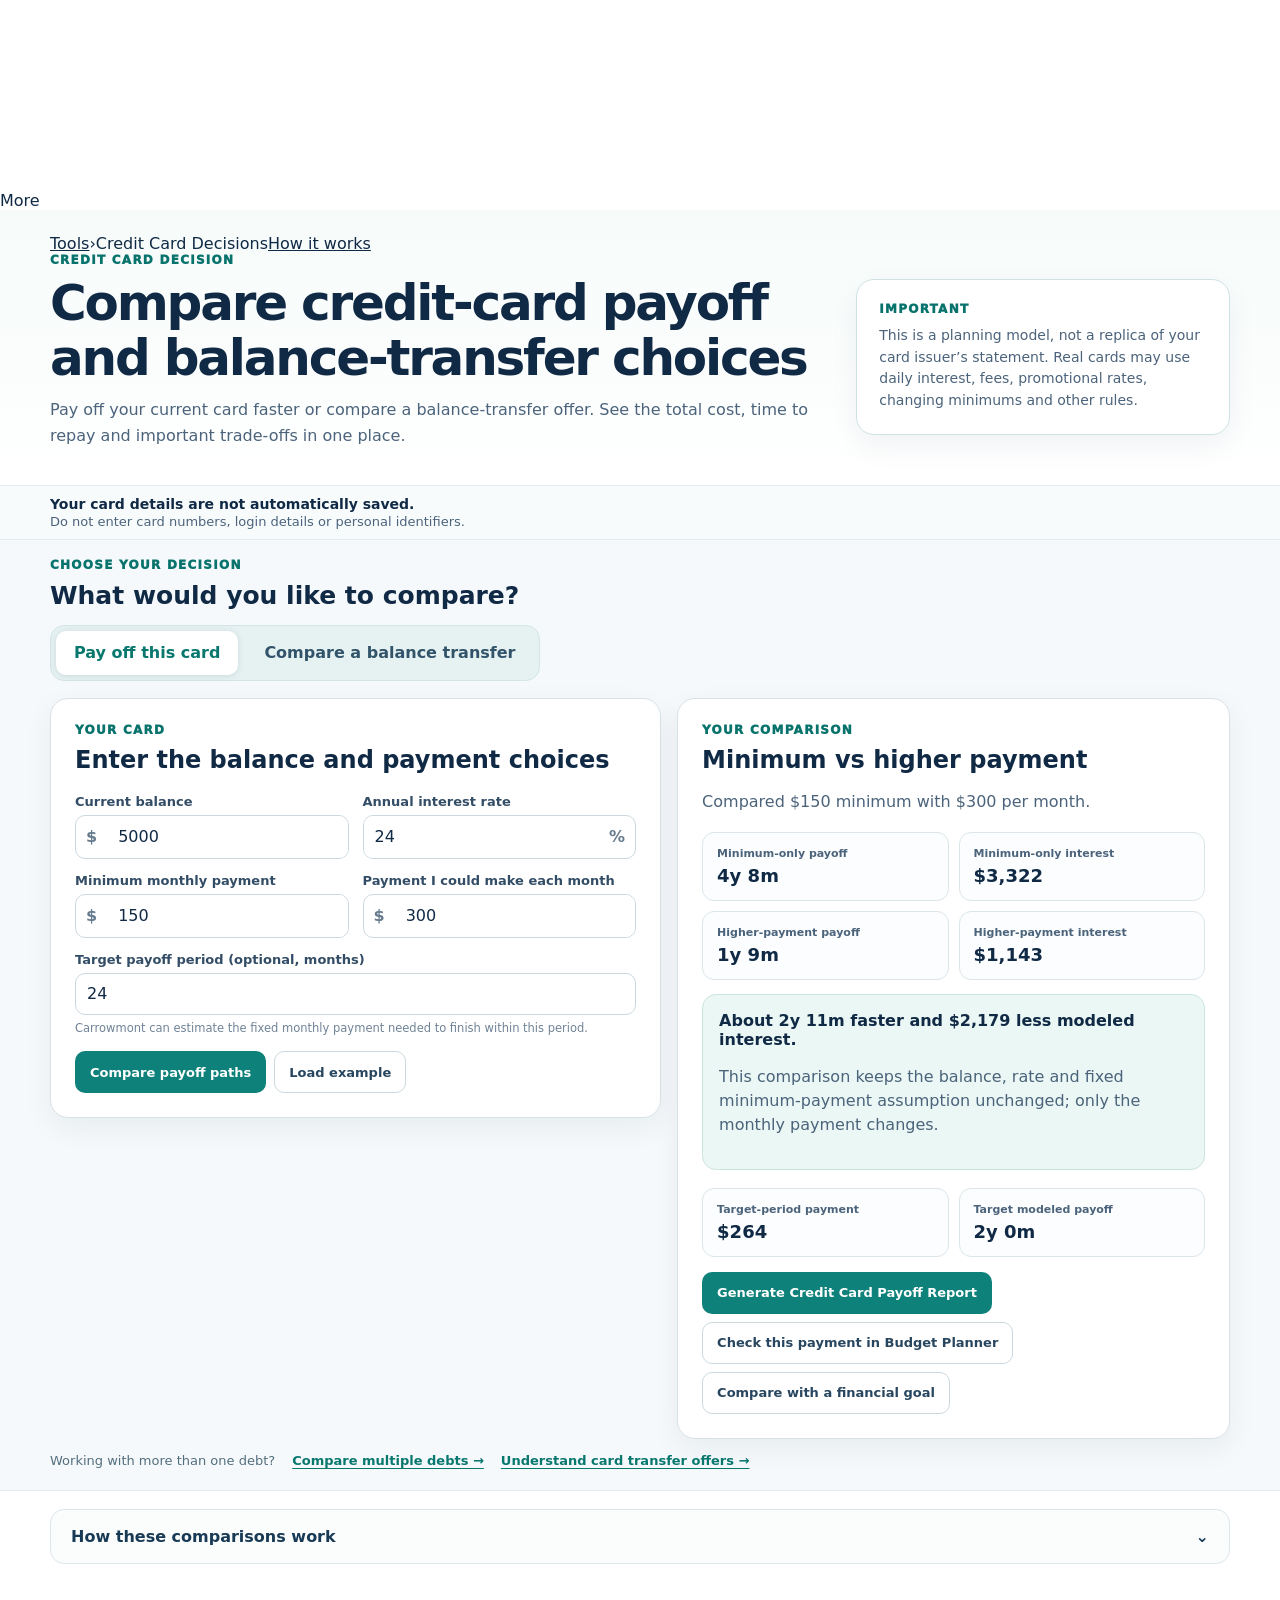
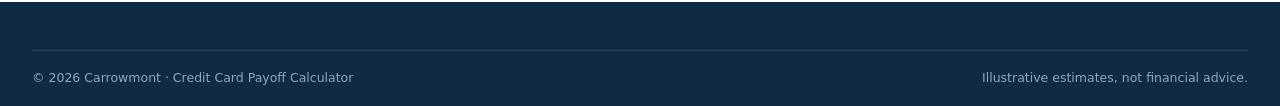
==== commit f2892478: "Adopt full global nav, remove redundant intro actions" ====
--- a/credit-card-payoff-calculator.html
+++ b/credit-card-payoff-calculator.html
@@ -1,6 +1,26 @@
-<!doctype html><html lang="en"><head><meta charset="utf-8"><meta name="viewport" content="width=device-width,initial-scale=1"><title>Credit Card Payoff Calculator | Compare Minimum vs Higher Payment | Carrowmont</title><meta name="description" content="Compare credit-card repayment choices and a balance transfer offer with fees, promotional APR and post-offer costs. Same monthly payment on both paths."><meta name="robots" content="index,follow"><link rel="canonical" href="https://carrowmont.com/budget-cash-flow-planner/credit-card-payoff-calculator.html"><link rel="icon" href="/favicon.svg" type="image/svg+xml"><meta name="theme-color" content="#0e827a"><link rel="stylesheet" href="styles.css?v=20261002.ss2"><link rel="stylesheet" href="credit-card-payoff-calculator.css?v=20261120-fre12b1ux"><link rel="stylesheet" href="balance-transfer-decision.css?v=20261120-fre12b1ux"><link rel="stylesheet" href="credit-card-decision-ux.css?v=20261120-fre12b1ux"><script type="application/ld+json">{"@context":"https://schema.org","@type":"WebApplication","name":"Carrowmont Credit Card Payoff Calculator","url":"https://carrowmont.com/budget-cash-flow-planner/credit-card-payoff-calculator.html","applicationCategory":"FinanceApplication","operatingSystem":"Any","description":"Compare a fixed minimum-payment planning path with a higher fixed monthly credit-card payment and target payoff period."}</script></head><body>
-<header class="site-header"><div class="container header-inner"><div class="brand-cluster"><a class="brand" href="/" aria-label="Carrowmont home">CARROWMONT</a><span class="brand-divider" aria-hidden="true"></span><span class="product-label">Credit Card Decisions</span></div><div class="header-actions"><nav class="top-nav" aria-label="Tool navigation"><a href="#calculator">Calculator</a><a href="#methodology">Methodology</a><a href="/tools.html">All tools</a><a href="/">Home</a></nav><details class="locale-menu" id="localeMenu"><summary id="localeSummary" aria-label="Choose country and currency"><span class="locale-globe" aria-hidden="true"><svg viewBox="0 0 24 24"><circle cx="12" cy="12" r="9"/><path d="M3 12h18M12 3c3 3 4.5 6 4.5 9S15 18 12 21c-3-3-4.5-6-4.5-9S9 6 12 3z"/></svg></span><span id="localeCurrent">India · INR</span><span class="locale-chevron" aria-hidden="true"><svg viewBox="0 0 24 24"><path d="M6 9l6 6 6-6"/></svg></span></summary><div class="locale-popover"><h3>Country &amp; currency</h3><p>Choose the context that makes the numbers easiest to understand.</p><label>Country / region<select id="regionSelect"></select></label><label>Currency<select id="currencySelect"></select></label><div class="locale-note"><strong>Important:</strong> changing currency changes the unit and number format. It does not convert entered amounts using an exchange rate.</div><button class="btn btn-primary btn-small" id="localeDone" type="button">Done</button></div></details></div></div></header>
-<main><section class="intro"><div class="container tool-breadcrumb"><a href="/tools.html">← Back to all Carrowmont tools</a></div><div class="container intro-grid"><div><div class="eyebrow">CREDIT CARD DECISION</div><h1>Compare credit-card payoff and balance-transfer choices</h1><p class="lede">Pay off your current card faster or compare a balance-transfer offer. See the total cost, time to repay and important trade-offs in one place.</p><p class="bt-intro-link"><a href="#balance-transfer">Have a balance-transfer offer? Compare its full costs →</a></p><div class="chips"><span>Same tested debt engine</span><span>No account required</span><span>Runs in your browser</span></div></div><aside class="intro-card"><div class="eyebrow">IMPORTANT</div><p>This is a planning model, not a replica of your card issuer’s statement. Real cards may use daily interest, fees, promotional rates, changing minimums and other rules.</p></aside></div></section>
+<!doctype html><html lang="en"><head><meta charset="utf-8"><meta name="viewport" content="width=device-width,initial-scale=1"><title>Credit Card Payoff Calculator | Compare Minimum vs Higher Payment | Carrowmont</title><meta name="description" content="Compare credit-card repayment choices and a balance transfer offer with fees, promotional APR and post-offer costs. Same monthly payment on both paths."><meta name="robots" content="index,follow"><link rel="canonical" href="https://carrowmont.com/budget-cash-flow-planner/credit-card-payoff-calculator.html"><link rel="icon" href="/favicon.svg" type="image/svg+xml"><meta name="theme-color" content="#0e827a"><link rel="stylesheet" href="styles.css?v=20261002.ss2"><link rel="stylesheet" href="credit-card-payoff-calculator.css?v=20261120-fre12b1ux"><link rel="stylesheet" href="balance-transfer-decision.css?v=20261120-fre12b1ux"><link rel="stylesheet" href="credit-card-decision-ux.css?v=20261120-fre12b1ux"><link rel="stylesheet" href="/assets/ui/carrowmont-global-header.css?v=20261120-global-shell1"><script type="application/ld+json">{"@context":"https://schema.org","@type":"WebApplication","name":"Carrowmont Credit Card Payoff Calculator","url":"https://carrowmont.com/budget-cash-flow-planner/credit-card-payoff-calculator.html","applicationCategory":"FinanceApplication","operatingSystem":"Any","description":"Compare a fixed minimum-payment planning path with a higher fixed monthly credit-card payment and target payoff period."}</script></head><body>
+<header class="site-header cm-global-header" data-cm-global-header="tools">
+  <div class="cm-global-inner">
+    <a class="brand cm-global-wordmark" href="/" aria-label="Carrowmont home">CARROWMONT</a>
+    <nav class="cm-global-nav" aria-label="Primary navigation">
+      <a href="/">Home</a><a href="/my-carrowmont.html">My Carrowmont</a><a href="/tools.html" aria-current="page">Tools</a>
+      <a href="/ask-carrowmont.html" class="cm-global-ask"><span class="cm-global-chat-icon" aria-hidden="true"><svg viewBox="0 0 24 24"><path d="M5 5.5h14v9.5H10l-5 4v-13.5z"/><path d="M8.5 9h7M8.5 12h4.5"/></svg></span>Ask</a>
+      <a href="/learn.html">Learn</a><a href="/research.html">Research</a>
+      <a href="/search.html" class="cm-global-search"><span aria-hidden="true"><svg viewBox="0 0 24 24"><circle cx="11" cy="11" r="6.5"/><path d="m16 16 4 4"/></svg></span>Search</a>
+    </nav>
+    <a class="cm-global-mobile-search" href="/search.html" aria-label="Search Carrowmont"><svg viewBox="0 0 24 24" aria-hidden="true"><circle cx="11" cy="11" r="6.5"/><path d="m16 16 4 4"/></svg><span>Search</span></a>
+    <details class="locale-menu" id="localeMenu"><summary id="localeSummary" aria-label="Choose country and currency"><span class="locale-globe" aria-hidden="true"><svg viewBox="0 0 24 24"><circle cx="12" cy="12" r="9"/><path d="M3 12h18M12 3c3 3 4.5 6 4.5 9S15 18 12 21c-3-3-4.5-6-4.5-9S9 6 12 3z"/></svg></span><span id="localeCurrent">India · INR</span><span id="cmCompactCurrency" class="cm-compact-currency" aria-hidden="true">INR</span><span class="locale-chevron" aria-hidden="true"><svg viewBox="0 0 24 24"><path d="m7 9 5 5 5-5"/></svg></span></summary><div class="locale-popover"><h3>Country &amp; currency</h3><p>Choose the context that makes the numbers easiest to understand.</p><label>Country / region<select id="regionSelect"></select></label><label>Currency<select id="currencySelect"></select></label><div class="locale-note">Changing currency changes the unit and number format. It does not convert entered amounts.</div><button class="btn btn-primary btn-small" id="localeDone" type="button">Done</button></div></details>
+  </div>
+</header>
+<nav class="cm-global-bottom-nav" aria-label="Mobile primary navigation">
+  <a href="/"><span aria-hidden="true"><svg viewBox="0 0 24 24"><path d="m3 10 9-7 9 7v11h-7v-7h-4v7H3z"/></svg></span>Home</a>
+  <a href="/my-carrowmont.html"><span aria-hidden="true"><svg viewBox="0 0 24 24"><rect x="3" y="3" width="7" height="7" rx="1"/><rect x="14" y="3" width="7" height="7" rx="1"/><rect x="3" y="14" width="7" height="7" rx="1"/><rect x="14" y="14" width="7" height="7" rx="1"/></svg></span>My Money</a>
+  <a href="/ask-carrowmont.html"><span aria-hidden="true"><svg viewBox="0 0 24 24"><path d="M4 4h16v13H9l-5 3V4z"/><path d="M8 9h8M8 13h5"/></svg></span>Ask</a>
+  <a href="/tools.html" aria-current="page"><span aria-hidden="true"><svg viewBox="0 0 24 24"><rect x="3" y="3" width="7" height="7" rx="1"/><rect x="14" y="3" width="7" height="7" rx="1"/><rect x="3" y="14" width="7" height="7" rx="1"/><rect x="14" y="14" width="7" height="7" rx="1"/></svg></span>Tools</a>
+  <details class="cm-global-more"><summary><span aria-hidden="true"><svg viewBox="0 0 24 24"><circle cx="5" cy="12" r="1.4"/><circle cx="12" cy="12" r="1.4"/><circle cx="19" cy="12" r="1.4"/></svg></span>More</summary><div class="cm-global-more-panel"><a href="/learn.html">Learn</a><a href="/research.html">Research</a><a href="/about.html">About</a><a href="/contact.html">Contact</a></div></details>
+</nav>
+
+<main><section class="intro"><nav class="container cm-tool-context" aria-label="Calculator location"><a href="/tools.html">Tools</a><span aria-hidden="true">›</span><span>Credit Card Decisions</span><a href="#methodology" class="cm-tool-context-method">How it works</a></nav><div class="container intro-grid"><div><div class="eyebrow">CREDIT CARD DECISION</div><h1>Compare credit-card payoff and balance-transfer choices</h1><p class="lede">Pay off your current card faster or compare a balance-transfer offer. See the total cost, time to repay and important trade-offs in one place.</p></div><aside class="intro-card"><div class="eyebrow">IMPORTANT</div><p>This is a planning model, not a replica of your card issuer’s statement. Real cards may use daily interest, fees, promotional rates, changing minimums and other rules.</p></aside></div></section>
 <section class="privacy-strip"><div class="container privacy-inner"><div><strong>Your card details are not automatically saved.</strong><span>Do not enter card numbers, login details or personal identifiers.</span></div></div></section>
 <section class="cc-mode-selector" id="calculator" aria-label="Choose a credit-card comparison">
   <div class="container">
@@ -54,5 +74,5 @@
 </section>
 </main>
 <footer class="site-footer"><div class="container footer-bottom"><span>© 2026 Carrowmont · Credit Card Payoff Calculator</span><span>Illustrative estimates, not financial advice.</span></div></footer>
-<script src="locale.js?v=20261001.1"></script><script src="pdf-export.js?v=20261001.1"></script><script src="shared-plan-state.js" data-carrowmont-tool="budget-cash-flow-planner"></script><script src="debt-payoff-core.js?v=20261014.debt1"></script><script src="credit-card-payoff-core.js?v=20261108.fre2d"></script><script src="credit-card-payoff-pdf-renderer.js?v=20261108.fre2d"></script><script src="/assets/account/carrowmont-plan-save.js?v=20261115-fre8k"></script><script src="credit-card-payoff-calculator.js?v=20261112-b8b2"></script><script src="balance-transfer-decision-core.js?v=20261119-fre12b1"></script><script src="balance-transfer-decision.js?v=20261120-fre12b1ux"></script><script src="credit-card-decision-ux.js?v=20261120-fre12b1ux"></script><script src="analytics.js?v=20261031-cfwa1" data-carrowmont-tool="credit_card_payoff_calculator" data-track-tool-open="true"></script><script src="/assets/trust/carrowmont-trust.js?v=20261116-fre9" data-cm-trust-auto></script>
+<script src="locale.js?v=20261001.1"></script><script src="pdf-export.js?v=20261001.1"></script><script src="shared-plan-state.js" data-carrowmont-tool="budget-cash-flow-planner"></script><script src="debt-payoff-core.js?v=20261014.debt1"></script><script src="credit-card-payoff-core.js?v=20261108.fre2d"></script><script src="credit-card-payoff-pdf-renderer.js?v=20261108.fre2d"></script><script src="/assets/account/carrowmont-plan-save.js?v=20261115-fre8k"></script><script src="credit-card-payoff-calculator.js?v=20261112-b8b2"></script><script src="balance-transfer-decision-core.js?v=20261119-fre12b1"></script><script src="balance-transfer-decision.js?v=20261120-fre12b1ux"></script><script src="credit-card-decision-ux.js?v=20261120-fre12b1ux"></script><script src="/assets/ui/carrowmont-global-header.js?v=20261120-global-shell1"></script><script src="analytics.js?v=20261031-cfwa1" data-carrowmont-tool="credit_card_payoff_calculator" data-track-tool-open="true"></script><script src="/assets/trust/carrowmont-trust.js?v=20261116-fre9" data-cm-trust-auto></script>
 </body></html>
